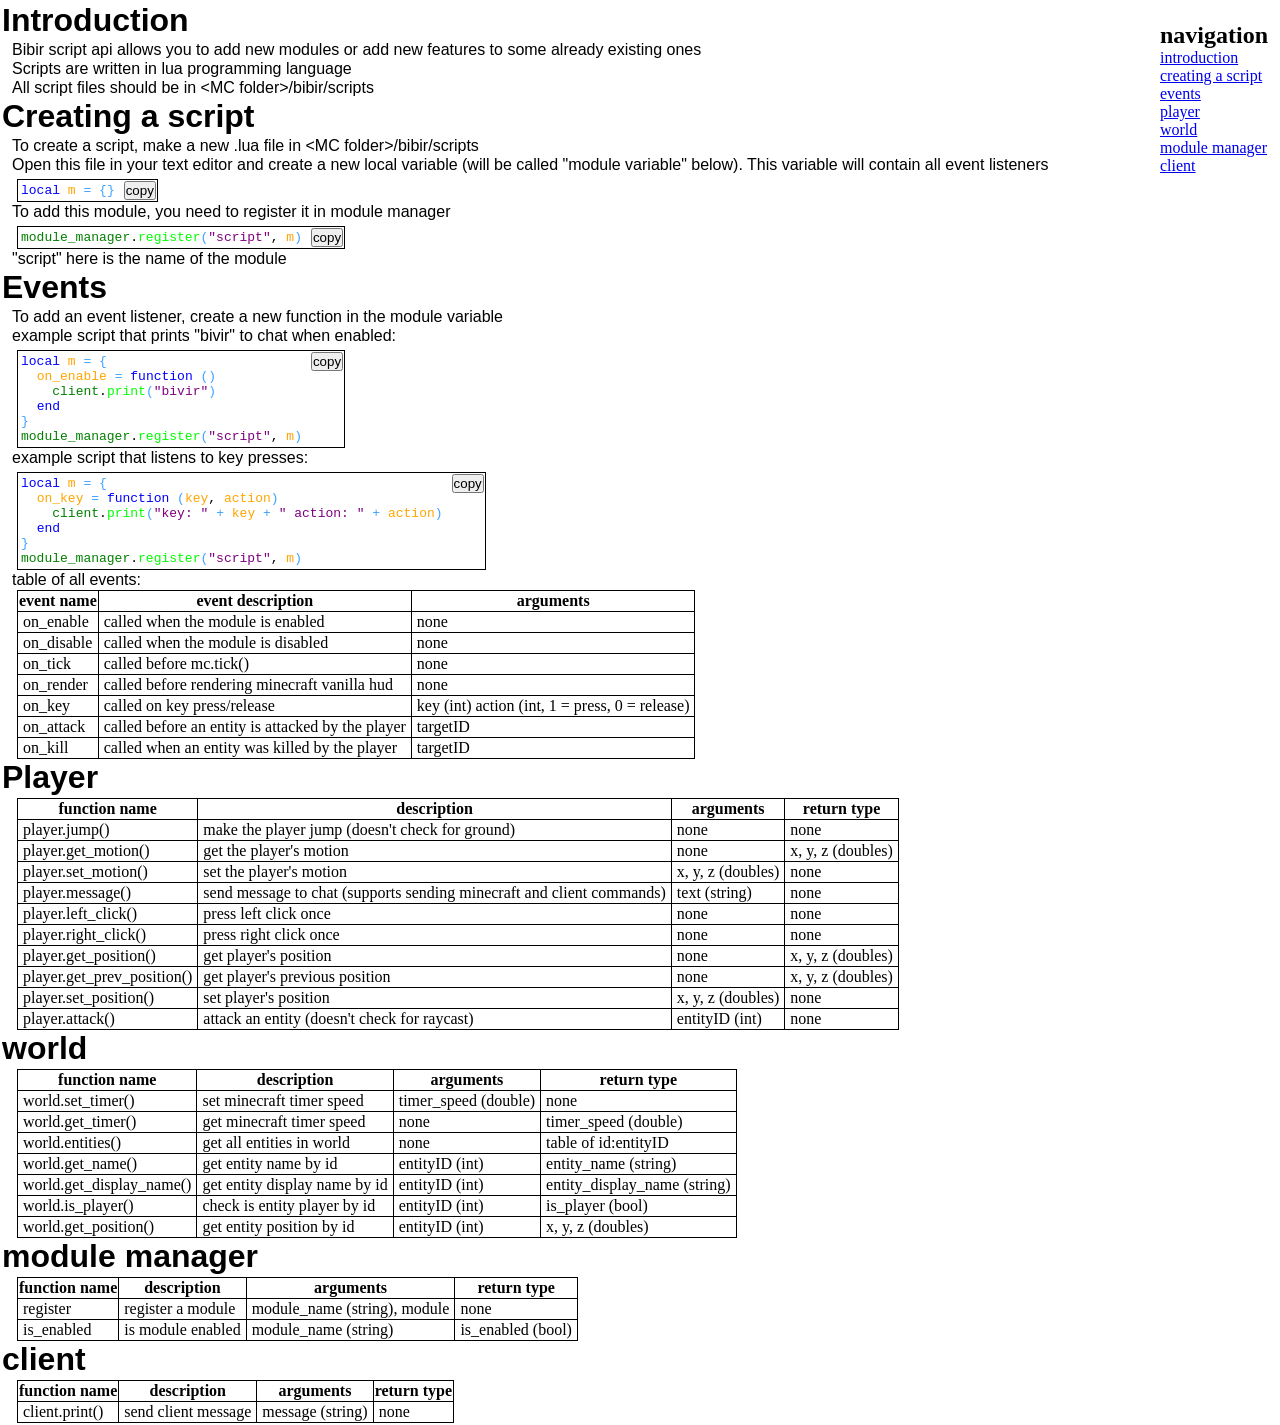
==== scripting_doc/index.html @ b4f3cb6f "new events" ====
<!DOCTYPE html>
<html lang="en">
<head>
    <meta charset="UTF-8">
    <meta name="viewport" content="width=device-width, initial-scale=1.0">
    <title>bibir nextgen script api documentation</title>
    <link rel="stylesheet" href="style.css">
</head>
<body>
    <div class="doc">
        <div id="introduction">
            <h1>Introduction</h1>
            <p>Bibir script api allows you to add new modules or add new features to some already existing ones</p>
            <p>Scripts are written in lua programming language</p>
            <p>All script files should be in &ltMC folder&gt/bibir/scripts</p>
        </div>
        <div id="creating-a-script">
            <h1>Creating a script</h1>
            <p>To create a script, make a new .lua file in &ltMC folder&gt/bibir/scripts</p>
            <p>Open this file in your text editor and create a new local variable (will be called "module variable" below). This variable will contain all event listeners</p>
            <div class="code" id="creating-a-script-example-1"></div>
            <p>To add this module, you need to register it in module manager</p>
            <div class="code" id="creating-a-script-example-2"></div>
            <p>"script" here is the name of the module</p>
        </div>
        <div id="events">
            <h1>Events</h1>
            <p>To add an event listener, create a new function in the module variable</p>
            <p>example script that prints "bivir" to chat when enabled:</p>
            <div class="code" id="events-example-1"></div>
            <p>example script that listens to key presses:</p>
            <div class="code" id="events-example-2"></div>
            <p>table of all events:</p>
            <table>
                <tr>
                    <th>event name</th>
                    <th>event description</th>
                    <th>arguments</th>
                </tr>
                <tr>
                    <td>on_enable</td>
                    <td>called when the module is enabled</td>
                    <td>none</td>
                </tr>
                <tr>
                    <td>on_disable</td>
                    <td>called when the module is disabled</td>
                    <td>none</td>
                </tr>
                <tr>
                    <td>on_tick</td>
                    <td>called before mc.tick()</td>
                    <td>none</td>
                </tr>
                <tr>
                    <td>on_render</td>
                    <td>called before rendering minecraft vanilla hud</td>
                    <td>none</td>
                </tr>
                <tr>
                    <td>on_key</td>
                    <td>called on key press/release</td>
                    <td>key (int) action (int, 1 = press, 0 = release)</td>
                </tr>
                <tr>
                    <td>on_attack</td>
                    <td>called before an entity is attacked by the player</td>
                    <td>targetID</td>
                </tr>
                <tr>
                    <td>on_kill</td>
                    <td>called when an entity was killed by the player</td>
                    <td>targetID</td>
                </tr>
            </table>
        </div>
        <div id="player">
            <h1>Player</h1>
            <table>
                <tr>
                    <th>function name</th>
                    <th>description</th>
                    <th>arguments</th>
                    <th>return type</th>
                </tr>
                <tr>
                    <td>player.jump()</td>
                    <td>make the player jump (doesn't check for ground)</td>
                    <td>none</td>
                    <td>none</td>
                </tr>
                <tr>
                    <td>player.get_motion()</td>
                    <td>get the player's motion</td>
                    <td>none</td>
                    <td>x, y, z (doubles)</td>
                </tr>
                <tr>
                    <td>player.set_motion()</td>
                    <td>set the player's motion</td>
                    <td>x, y, z (doubles)</td>
                    <td>none</td>
                </tr>
                <tr>
                    <td>player.message()</td>
                    <td>send message to chat (supports sending minecraft and client commands)</td>
                    <td>text (string)</td>
                    <td>none</td>
                </tr>
                <tr>
                    <td>player.left_click()</td>
                    <td>press left click once</td>
                    <td>none</td>
                    <td>none</td>
                </tr>
                <tr>
                    <td>player.right_click()</td>
                    <td>press right click once</td>
                    <td>none</td>
                    <td>none</td>
                </tr>
                <tr>
                    <td>player.get_position()</td>
                    <td>get player's position</td>
                    <td>none</td>
                    <td>x, y, z (doubles)</td>
                </tr>
                <tr>
                    <td>player.get_prev_position()</td>
                    <td>get player's previous position</td>
                    <td>none</td>
                    <td>x, y, z (doubles)</td>
                </tr>
                <tr>
                    <td>player.set_position()</td>
                    <td>set player's position</td>
                    <td>x, y, z (doubles)</td>
                    <td>none</td>
                </tr>
                <tr>
                    <td>player.attack()</td>
                    <td>attack an entity (doesn't check for raycast)</td>
                    <td>entityID (int)</td>
                    <td>none</td>
                </tr>
            </table>
        </div>
        <div id="world">
            <h1>world</h1>
            <table>
                <tr>
                    <th>function name</th>
                    <th>description</th>
                    <th>arguments</th>
                    <th>return type</th>
                </tr>
                <tr>
                    <td>world.set_timer()</td>
                    <td>set minecraft timer speed</td>
                    <td>timer_speed (double)</td>
                    <td>none</td>
                </tr>
                <tr>
                    <td>world.get_timer()</td>
                    <td>get minecraft timer speed</td>
                    <td>none</td>
                    <td>timer_speed (double)</td>
                </tr>
                <tr>
                    <td>world.entities()</td>
                    <td>get all entities in world</td>
                    <td>none</td>
                    <td>table of id:entityID</td>
                </tr>
                <tr>
                    <td>world.get_name()</td>
                    <td>get entity name by id</td>
                    <td>entityID (int)</td>
                    <td>entity_name (string)</td>
                </tr>
                <tr>
                    <td>world.get_display_name()</td>
                    <td>get entity display name by id</td>
                    <td>entityID (int)</td>
                    <td>entity_display_name (string)</td>
                </tr>
                <tr>
                    <td>world.is_player()</td>
                    <td>check is entity player by id</td>
                    <td>entityID (int)</td>
                    <td>is_player (bool)</td>
                </tr>
                <tr>
                    <td>world.get_position()</td>
                    <td>get entity position by id</td>
                    <td>entityID (int)</td>
                    <td>x, y, z (doubles)</td>
                </tr>
            </table>
        </div>
        <div id="module-manager">
            <h1>module manager</h1>
            <table>
                <tr>
                    <th>function name</th>
                    <th>description</th>
                    <th>arguments</th>
                    <th>return type</th>
                </tr>
                <tr>
                    <td>register</td>
                    <td>register a module</td>
                    <td>module_name (string), module</td>
                    <td>none</td>
                </tr>
                <tr>
                    <td>is_enabled</td>
                    <td>is module enabled</td>
                    <td>module_name (string)</td>
                    <td>is_enabled (bool)</td>
                </tr>
            </table>
        </div>
        <div id="client">
            <h1>client</h1>
            <table>
                <tr>
                    <th>function name</th>
                    <th>description</th>
                    <th>arguments</th>
                    <th>return type</th>
                </tr>
                <tr>
                    <td>client.print()</td>
                    <td>send client message</td>
                    <td>message (string)</td>
                    <td>none</td>
                </tr>
            </table>
        </div>
    </div>

    <div class="navigation">
        <h2>navigation</h2>
        <div class="dropdown">
            <a  href="#introduction">introduction</a>
            <a href="#creating-a-script">creating a script</a>
            <a href="#events">events</a>
            <a href="#player">player</a>
            <a href="#world">world</a>
            <a href="#module-manager">module manager</a>
            <a href="#client">client</a>
        </div>
    </div>

    <script src="script.js"></script>
</body>
</html>
---- scripting_doc/style.css ----
.code {
    border: 1px solid black;
    width: fit-content;
    height: fit-content;
    display: flex;
    flex-direction: row;
    gap: 5px;
    margin-top: 5px;
    margin-left: 15px;
}

.code-left {
    display: block;
    width: fit-content;
    padding: 3px;
}

.code-right {
    display: block;
    width: fit-content;
    height: fit-content;
}

.code-line {
    display:flex;
    flex-direction: row;
    height: fit-content;
}

.button-copy {
    margin: 1px;
    padding: 0px;
}

code {
    margin: 0px;
    padding: 0px;
}

code.kw {
    color: blue;
}

code.df {
    color: black;
}

code.lt {
    color: purple;
}

code.lb {
    color: green
}

code.fn {
    color: rgb(0, 255, 0);
}

code.vr {
    color: orange;
}

code.op {
    color: rgb(61, 161, 255);
}

body {
    margin: 2px;
    display: flex;
}

h1 {
    margin: 0px;
    margin-bottom: 2px;
    font-family: sans-serif;;
}

p {
    margin: 1px;
    margin-left: 10px;
    font-family: sans-serif;
}

table, th, td {
    border: 1px solid black;
    border-collapse: collapse;
    margin-left: 15px;;
}

td {
    padding-left: 5px;
    padding-right: 5px;
}

.navigation {
    margin-right: 10px;
    margin-left: auto;
    float: right;
}

h2 {
    margin-bottom: 0px;
}

.dropdown {
    display: flex;
    flex-direction: column;
}
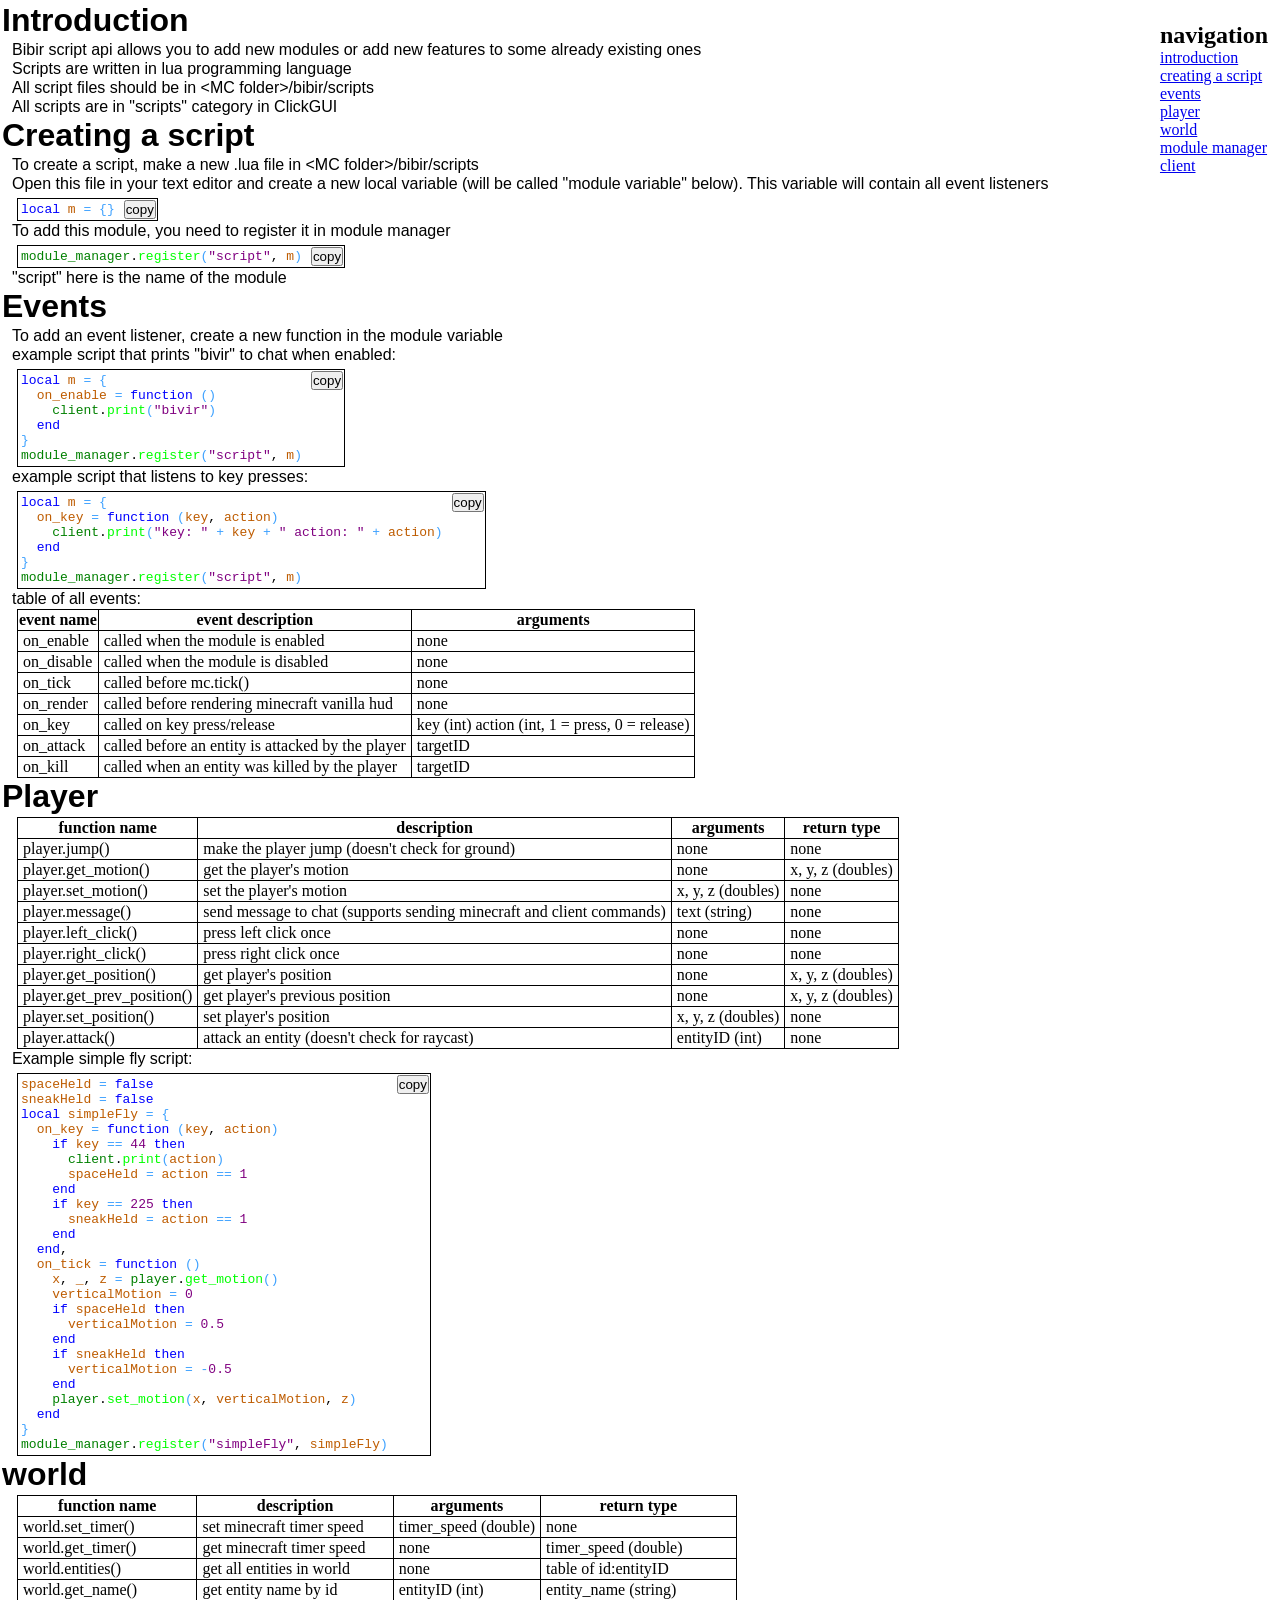
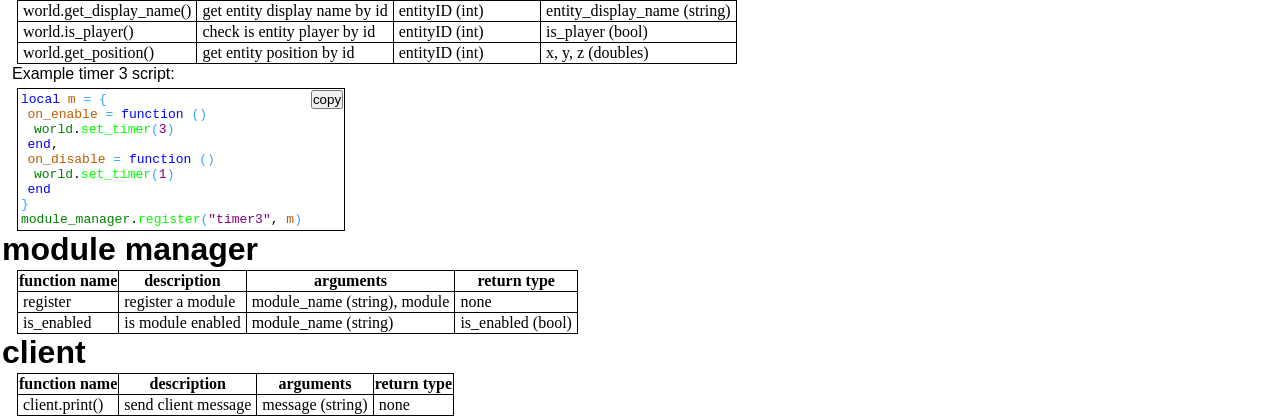
==== commit 0da94e22: "new example + fix" ====
--- a/scripting_doc/index.html
+++ b/scripting_doc/index.html
@@ -13,6 +13,7 @@
             <p>Bibir script api allows you to add new modules or add new features to some already existing ones</p>
             <p>Scripts are written in lua programming language</p>
             <p>All script files should be in &ltMC folder&gt/bibir/scripts</p>
+            <p>All scripts are in "scripts" category in ClickGUI</p>
         </div>
         <div id="creating-a-script">
             <h1>Creating a script</h1>
@@ -144,6 +145,8 @@
                     <td>none</td>
                 </tr>
             </table>
+            <p>Example simple fly script:</p>
+            <div class="code" id="player-example-1"></div>
         </div>
         <div id="world">
             <h1>world</h1>
@@ -197,6 +200,8 @@
                     <td>x, y, z (doubles)</td>
                 </tr>
             </table>
+            <p>Example timer 3 script:</p>
+            <div class="code" id="world-example-1"></div>
         </div>
         <div id="module-manager">
             <h1>module manager</h1>
--- a/scripting_doc/style.css
+++ b/scripting_doc/style.css
@@ -58,7 +58,7 @@
 }
 
 code.vr {
-    color: orange;
+    color: rgb(190, 92, 0);
 }
 
 code.op {
@@ -68,6 +68,7 @@
 body {
     margin: 2px;
     display: flex;
+    scroll-behavior: smooth;
 }
 
 h1 {
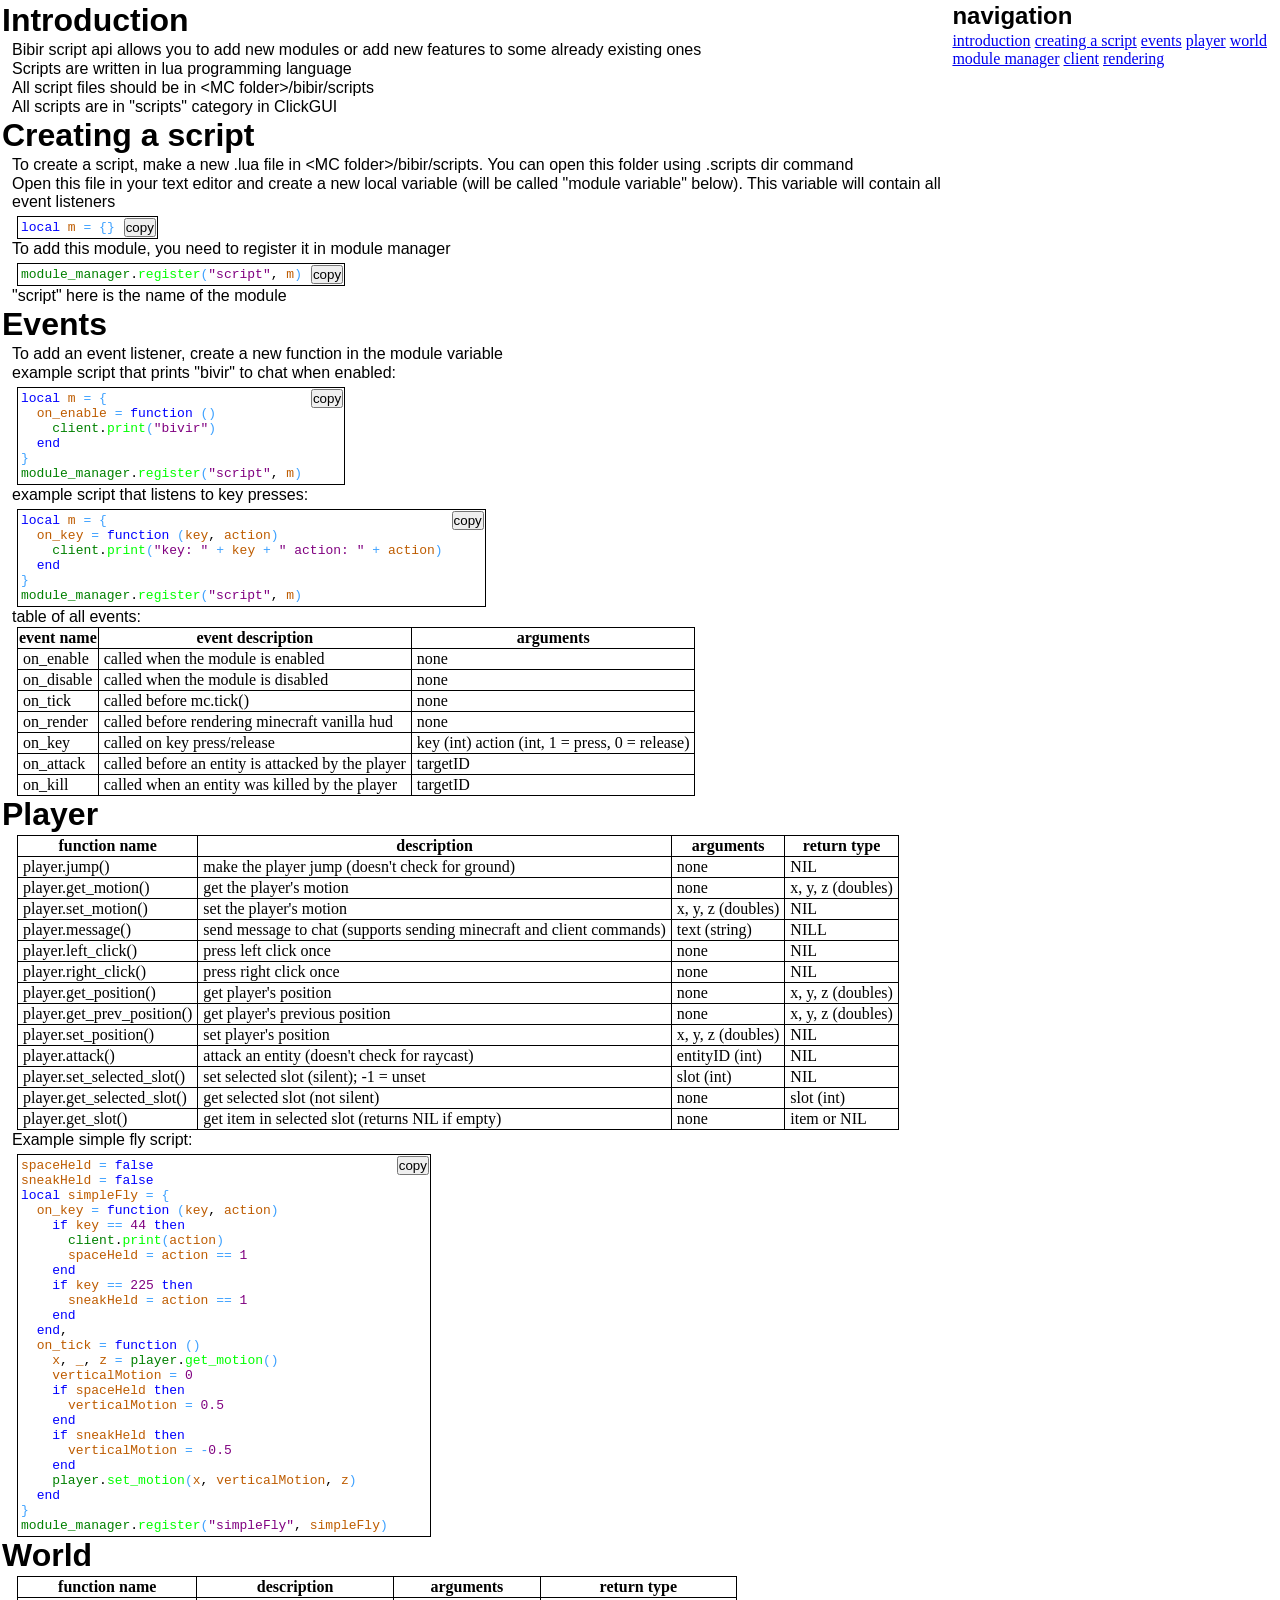
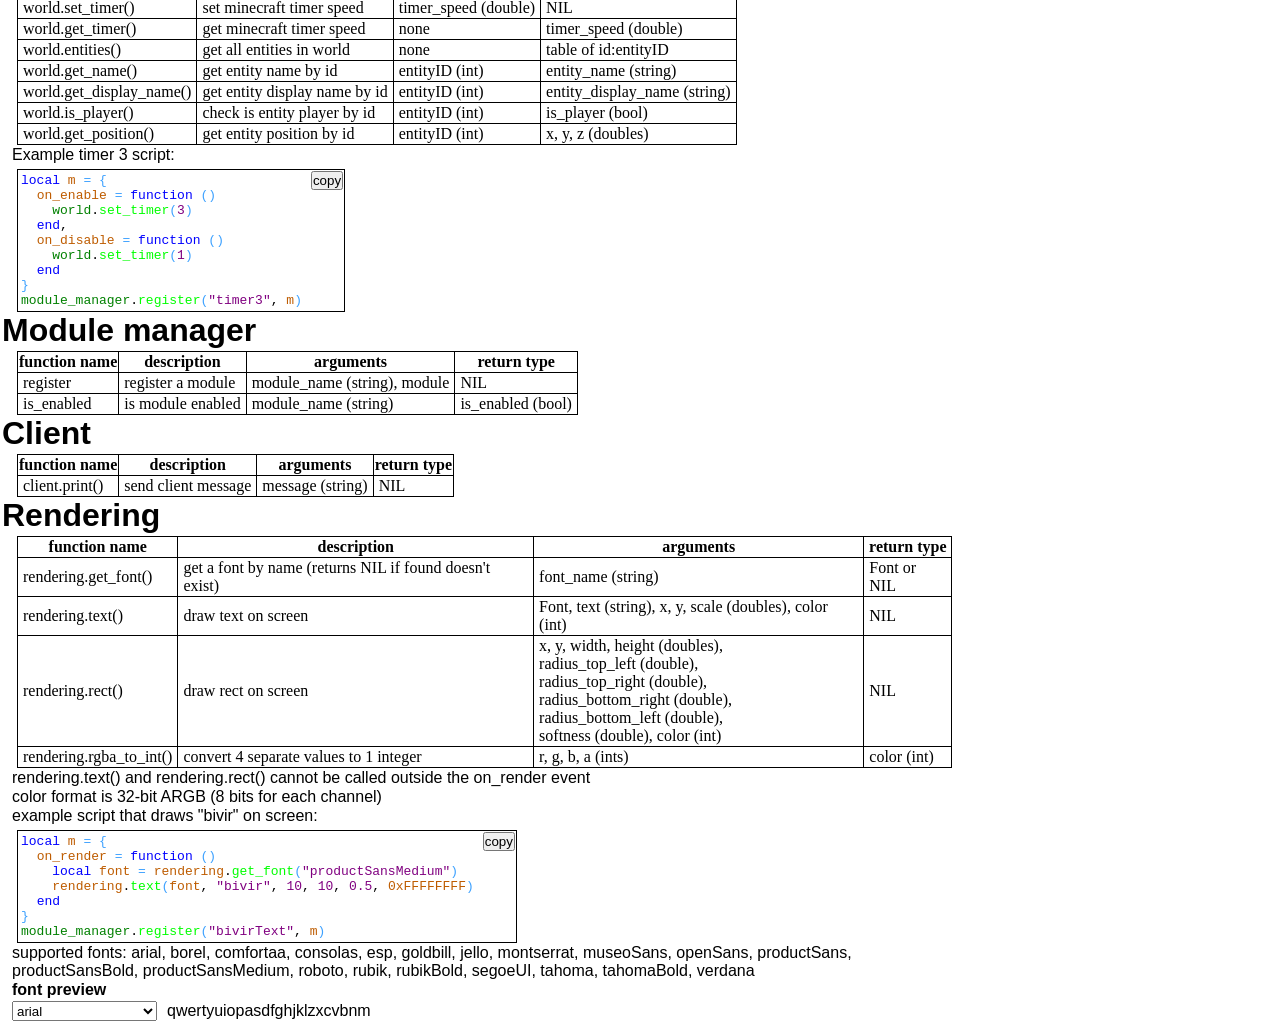
==== commit 8f98c8f8: "update" ====
--- a/scripting_doc/index.html
+++ b/scripting_doc/index.html
@@ -17,7 +17,7 @@
         </div>
         <div id="creating-a-script">
             <h1>Creating a script</h1>
-            <p>To create a script, make a new .lua file in &ltMC folder&gt/bibir/scripts</p>
+            <p>To create a script, make a new .lua file in &ltMC folder&gt/bibir/scripts. You can open this folder using .scripts dir command</p>
             <p>Open this file in your text editor and create a new local variable (will be called "module variable" below). This variable will contain all event listeners</p>
             <div class="code" id="creating-a-script-example-1"></div>
             <p>To add this module, you need to register it in module manager</p>
@@ -88,7 +88,7 @@
                     <td>player.jump()</td>
                     <td>make the player jump (doesn't check for ground)</td>
                     <td>none</td>
-                    <td>none</td>
+                    <td>NIL</td>
                 </tr>
                 <tr>
                     <td>player.get_motion()</td>
@@ -100,25 +100,25 @@
                     <td>player.set_motion()</td>
                     <td>set the player's motion</td>
                     <td>x, y, z (doubles)</td>
-                    <td>none</td>
+                    <td>NIL</td>
                 </tr>
                 <tr>
                     <td>player.message()</td>
                     <td>send message to chat (supports sending minecraft and client commands)</td>
                     <td>text (string)</td>
-                    <td>none</td>
+                    <td>NILL</td>
                 </tr>
                 <tr>
                     <td>player.left_click()</td>
                     <td>press left click once</td>
                     <td>none</td>
-                    <td>none</td>
+                    <td>NIL</td>
                 </tr>
                 <tr>
                     <td>player.right_click()</td>
                     <td>press right click once</td>
                     <td>none</td>
-                    <td>none</td>
+                    <td>NIL</td>
                 </tr>
                 <tr>
                     <td>player.get_position()</td>
@@ -136,20 +136,38 @@
                     <td>player.set_position()</td>
                     <td>set player's position</td>
                     <td>x, y, z (doubles)</td>
-                    <td>none</td>
+                    <td>NIL</td>
                 </tr>
                 <tr>
                     <td>player.attack()</td>
                     <td>attack an entity (doesn't check for raycast)</td>
                     <td>entityID (int)</td>
-                    <td>none</td>
+                    <td>NIL</td>
+                </tr>
+                <tr>
+                    <td>player.set_selected_slot()</td>
+                    <td>set selected slot (silent); -1 = unset</td>
+                    <td>slot (int)</td>
+                    <td>NIL</td>
+                </tr>
+                <tr>
+                    <td>player.get_selected_slot()</td>
+                    <td>get selected slot (not silent)</td>
+                    <td>none</td>
+                    <td>slot (int)</td>
+                </tr>
+                <tr>
+                    <td>player.get_slot()</td>
+                    <td>get item in selected slot (returns NIL if empty)</td>
+                    <td>none</td>
+                    <td>item or NIL</td>
                 </tr>
             </table>
             <p>Example simple fly script:</p>
             <div class="code" id="player-example-1"></div>
         </div>
         <div id="world">
-            <h1>world</h1>
+            <h1>World</h1>
             <table>
                 <tr>
                     <th>function name</th>
@@ -161,7 +179,7 @@
                     <td>world.set_timer()</td>
                     <td>set minecraft timer speed</td>
                     <td>timer_speed (double)</td>
-                    <td>none</td>
+                    <td>NIL</td>
                 </tr>
                 <tr>
                     <td>world.get_timer()</td>
@@ -204,7 +222,7 @@
             <div class="code" id="world-example-1"></div>
         </div>
         <div id="module-manager">
-            <h1>module manager</h1>
+            <h1>Module manager</h1>
             <table>
                 <tr>
                     <th>function name</th>
@@ -216,7 +234,7 @@
                     <td>register</td>
                     <td>register a module</td>
                     <td>module_name (string), module</td>
-                    <td>none</td>
+                    <td>NIL</td>
                 </tr>
                 <tr>
                     <td>is_enabled</td>
@@ -227,7 +245,7 @@
             </table>
         </div>
         <div id="client">
-            <h1>client</h1>
+            <h1>Client</h1>
             <table>
                 <tr>
                     <th>function name</th>
@@ -239,9 +257,75 @@
                     <td>client.print()</td>
                     <td>send client message</td>
                     <td>message (string)</td>
-                    <td>none</td>
-                </tr>
-            </table>
+                    <td>NIL</td>
+                </tr>
+            </table>
+        </div>
+        <div id="rendering">
+            <h1>Rendering</h1>
+            <table>
+                <tr>
+                    <th>function name</th>
+                    <th>description</th>
+                    <th>arguments</th>
+                    <th>return type</th>
+                </tr>
+                <tr>
+                    <td>rendering.get_font()</td>
+                    <td>get a font by name (returns NIL if found doesn't exist)</td>
+                    <td>font_name (string)</td>
+                    <td>Font or NIL</td>
+                </tr>
+                <tr>
+                    <td>rendering.text()</td>
+                    <td>draw text on screen</td>
+                    <td>Font, text (string), x, y, scale (doubles), color (int)</td>
+                    <td>NIL</td>
+                </tr>
+                <tr>
+                    <td>rendering.rect()</td>
+                    <td>draw rect on screen</td>
+                    <td>x, y, width, height (doubles),<br>radius_top_left (double),<br>radius_top_right (double),<br>radius_bottom_right (double),<br>radius_bottom_left (double),<br>softness (double), color (int)</td>
+                    <td>NIL</td>
+                </tr>
+                <tr>
+                    <td>rendering.rgba_to_int()</td>
+                    <td>convert 4 separate values to 1 integer</td>
+                    <td>r, g, b, a (ints)</td>
+                    <td>color (int)</td>
+                </tr>
+            </table>
+            <p>rendering.text() and rendering.rect() cannot be called outside the on_render event</p>
+            <p>color format is 32-bit ARGB (8 bits for each channel)</p>
+            <p>example script that draws "bivir" on screen:</p>
+            <div class="code" id="rendering-example-1"></div>
+            <p>supported fonts: arial, borel, comfortaa, consolas, esp, goldbill, jello, montserrat, museoSans, openSans, productSans, productSansBold, productSansMedium, roboto, rubik, rubikBold, segoeUI, tahoma, tahomaBold, verdana</p>
+            <h4>font preview</h4>
+            <div class="font-preview">
+                <select onchange="document.getElementById('font-preview').style.fontFamily=this.options[this.selectedIndex].text">
+                    <option value="arial">arial</option>
+                    <option value="borel">borel</option>
+                    <option value="comfortaa">comfortaa</option>
+                    <option value="consolas">consolas</option>
+                    <option value="esp">esp</option>
+                    <option value="goldbill">goldbill</option>
+                    <option value="jello">jello</option>
+                    <option value="montserrat">montserrat</option>
+                    <option value="museoSans">museoSans</option>
+                    <option value="openSans">openSans</option>
+                    <option value="productSans">productSans</option>
+                    <option value="productSansBold">productSansBold</option>
+                    <option value="productSansMedium">productSansMedium</option>
+                    <option value="roboto">roboto</option>
+                    <option value="rubik">rubik</option>
+                    <option value="rubikBold">rubikBold</option>
+                    <option value="segoeUI">segoeUI</option>
+                    <option value="tahoma">tahoma</option>
+                    <option value="tahomaBold">tahomaBold</option>
+                    <option value="verdana">verdana</option>
+                </select>
+                <p id="font-preview">qwertyuiopasdfghjklzxcvbnm</p>
+            </div>
         </div>
     </div>
 
@@ -255,6 +339,7 @@
             <a href="#world">world</a>
             <a href="#module-manager">module manager</a>
             <a href="#client">client</a>
+            <a href="#rendering">rendering</a>
         </div>
     </div>
 
--- a/scripting_doc/style.css
+++ b/scripting_doc/style.css
@@ -71,10 +71,14 @@
     scroll-behavior: smooth;
 }
 
-h1 {
+h1, h2, h4 {
     margin: 0px;
     margin-bottom: 2px;
     font-family: sans-serif;;
+}
+
+h4 {
+    margin-left: 10px;
 }
 
 p {
@@ -100,11 +104,7 @@
     float: right;
 }
 
-h2 {
-    margin-bottom: 0px;
-}
-
-.dropdown {
+.font-preview {
+    margin-left: 10px;
     display: flex;
-    flex-direction: column;
 }
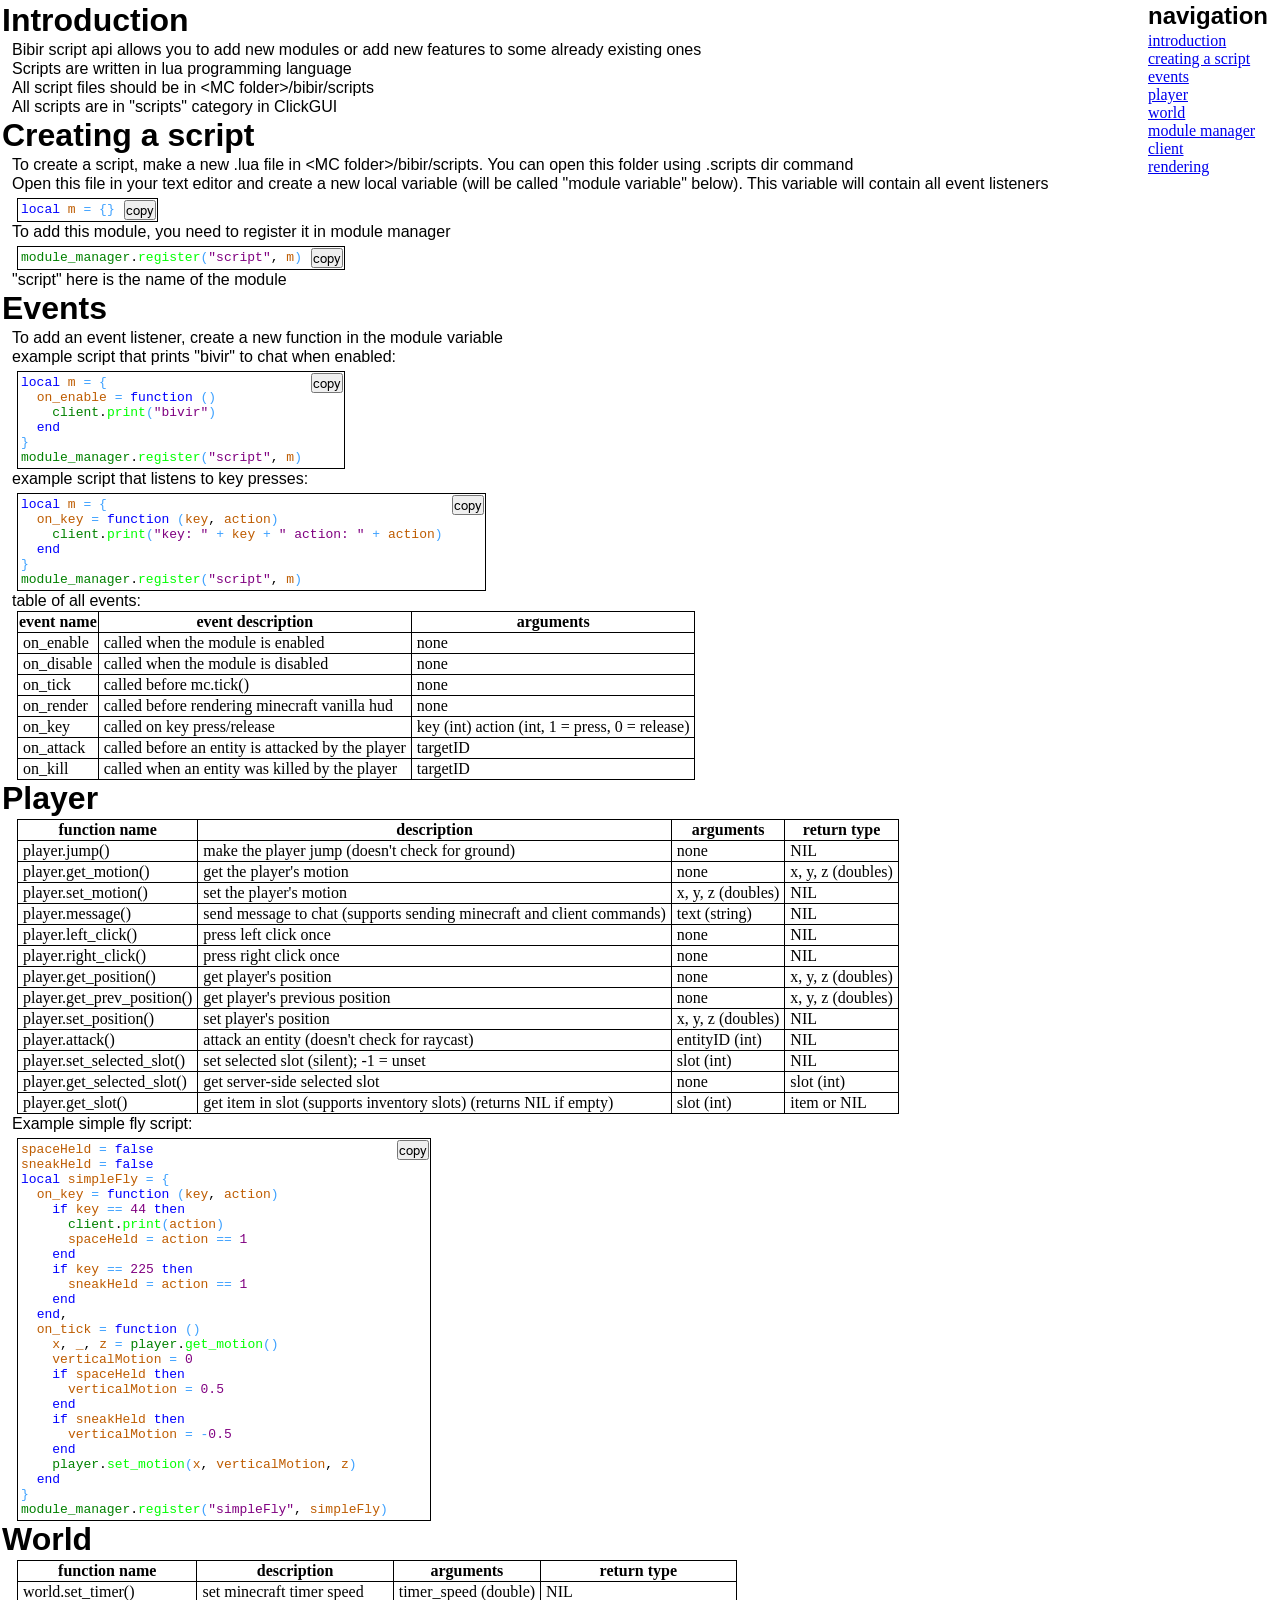
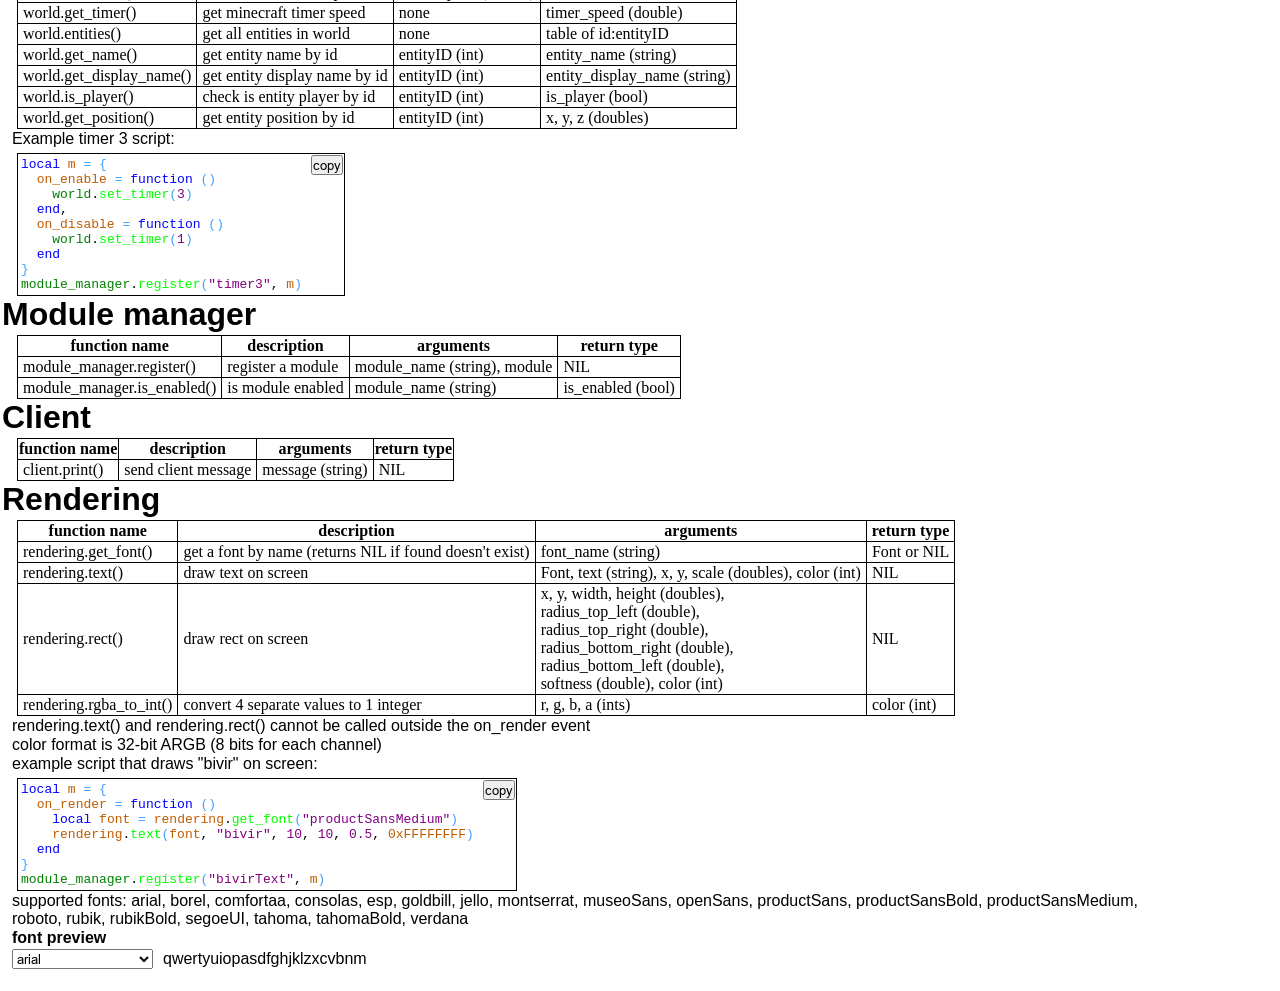
==== commit 54489d64: "fixes + fonts" ====
--- a/scripting_doc/index.html
+++ b/scripting_doc/index.html
@@ -4,6 +4,7 @@
     <meta charset="UTF-8">
     <meta name="viewport" content="width=device-width, initial-scale=1.0">
     <title>bibir nextgen script api documentation</title>
+    <link rel="stylesheet" href="fonts.css">
     <link rel="stylesheet" href="style.css">
 </head>
 <body>
@@ -106,7 +107,7 @@
                     <td>player.message()</td>
                     <td>send message to chat (supports sending minecraft and client commands)</td>
                     <td>text (string)</td>
-                    <td>NILL</td>
+                    <td>NIL</td>
                 </tr>
                 <tr>
                     <td>player.left_click()</td>
@@ -152,14 +153,14 @@
                 </tr>
                 <tr>
                     <td>player.get_selected_slot()</td>
-                    <td>get selected slot (not silent)</td>
+                    <td>get server-side selected slot</td>
                     <td>none</td>
                     <td>slot (int)</td>
                 </tr>
                 <tr>
                     <td>player.get_slot()</td>
-                    <td>get item in selected slot (returns NIL if empty)</td>
-                    <td>none</td>
+                    <td>get item in slot (supports inventory slots) (returns NIL if empty)</td>
+                    <td>slot (int)</td>
                     <td>item or NIL</td>
                 </tr>
             </table>
@@ -231,13 +232,13 @@
                     <th>return type</th>
                 </tr>
                 <tr>
-                    <td>register</td>
+                    <td>module_manager.register()</td>
                     <td>register a module</td>
                     <td>module_name (string), module</td>
                     <td>NIL</td>
                 </tr>
                 <tr>
-                    <td>is_enabled</td>
+                    <td>module_manager.is_enabled()</td>
                     <td>is module enabled</td>
                     <td>module_name (string)</td>
                     <td>is_enabled (bool)</td>
@@ -302,7 +303,7 @@
             <p>supported fonts: arial, borel, comfortaa, consolas, esp, goldbill, jello, montserrat, museoSans, openSans, productSans, productSansBold, productSansMedium, roboto, rubik, rubikBold, segoeUI, tahoma, tahomaBold, verdana</p>
             <h4>font preview</h4>
             <div class="font-preview">
-                <select onchange="document.getElementById('font-preview').style.fontFamily=this.options[this.selectedIndex].text">
+                <select id="font-select">
                     <option value="arial">arial</option>
                     <option value="borel">borel</option>
                     <option value="comfortaa">comfortaa</option>
--- a/scripting_doc/fonts.css
+++ b/scripting_doc/fonts.css
@@ -0,0 +1,20 @@
+@font-face { font-family: arial; src: url("fonts/arial.ttf"); }
+@font-face { font-family: borel; src: url("fonts/borel.ttf"); }
+@font-face { font-family: comfortaa; src: url("fonts/comfortaa.ttf"); }
+@font-face { font-family: consolas; src: url("fonts/consolas.ttf"); }
+@font-face { font-family: esp; src: url("fonts/esp.ttf"); }
+@font-face { font-family: goldbill; src: url("fonts/goldbill-xsextrabold.ttf"); }
+@font-face { font-family: jello; src: url("fonts/jello.ttf"); }
+@font-face { font-family: montserrat; src: url("fonts/montserrat.ttf"); }
+@font-face { font-family: museoSans; src: url("fonts/museosans.ttf"); }
+@font-face { font-family: openSans; src: url("fonts/opensans.ttf"); }
+@font-face { font-family: productSans; src: url("fonts/productsans.ttf"); }
+@font-face { font-family: productSansBold; src: url("fonts/productsans-bold.ttf"); }
+@font-face { font-family: productSansMedium; src: url("fonts/productsans-medium.ttf"); }
+@font-face { font-family: roboto; src: url("fonts/roboto.ttf"); }
+@font-face { font-family: rubik; src: url("fonts/rubik.ttf"); }
+@font-face { font-family: rubikBold; src: url("fonts/rubik-bold.ttf"); }
+@font-face { font-family: segoeUI; src: url("fonts/segoeui.ttf"); }
+@font-face { font-family: tahoma; src: url("fonts/tahoma.ttf"); }
+@font-face { font-family: tahomaBold; src: url("fonts/tahoma-bold.ttf"); }
+@font-face { font-family: verdana; src: url("fonts/verdana.ttf"); }
--- a/scripting_doc/style.css
+++ b/scripting_doc/style.css
@@ -107,4 +107,13 @@
 .font-preview {
     margin-left: 10px;
     display: flex;
+}
+
+.dropdown {
+    display: flex;
+    flex-direction: column;
+}
+
+.doc {
+    margin-bottom: 20px;
 }
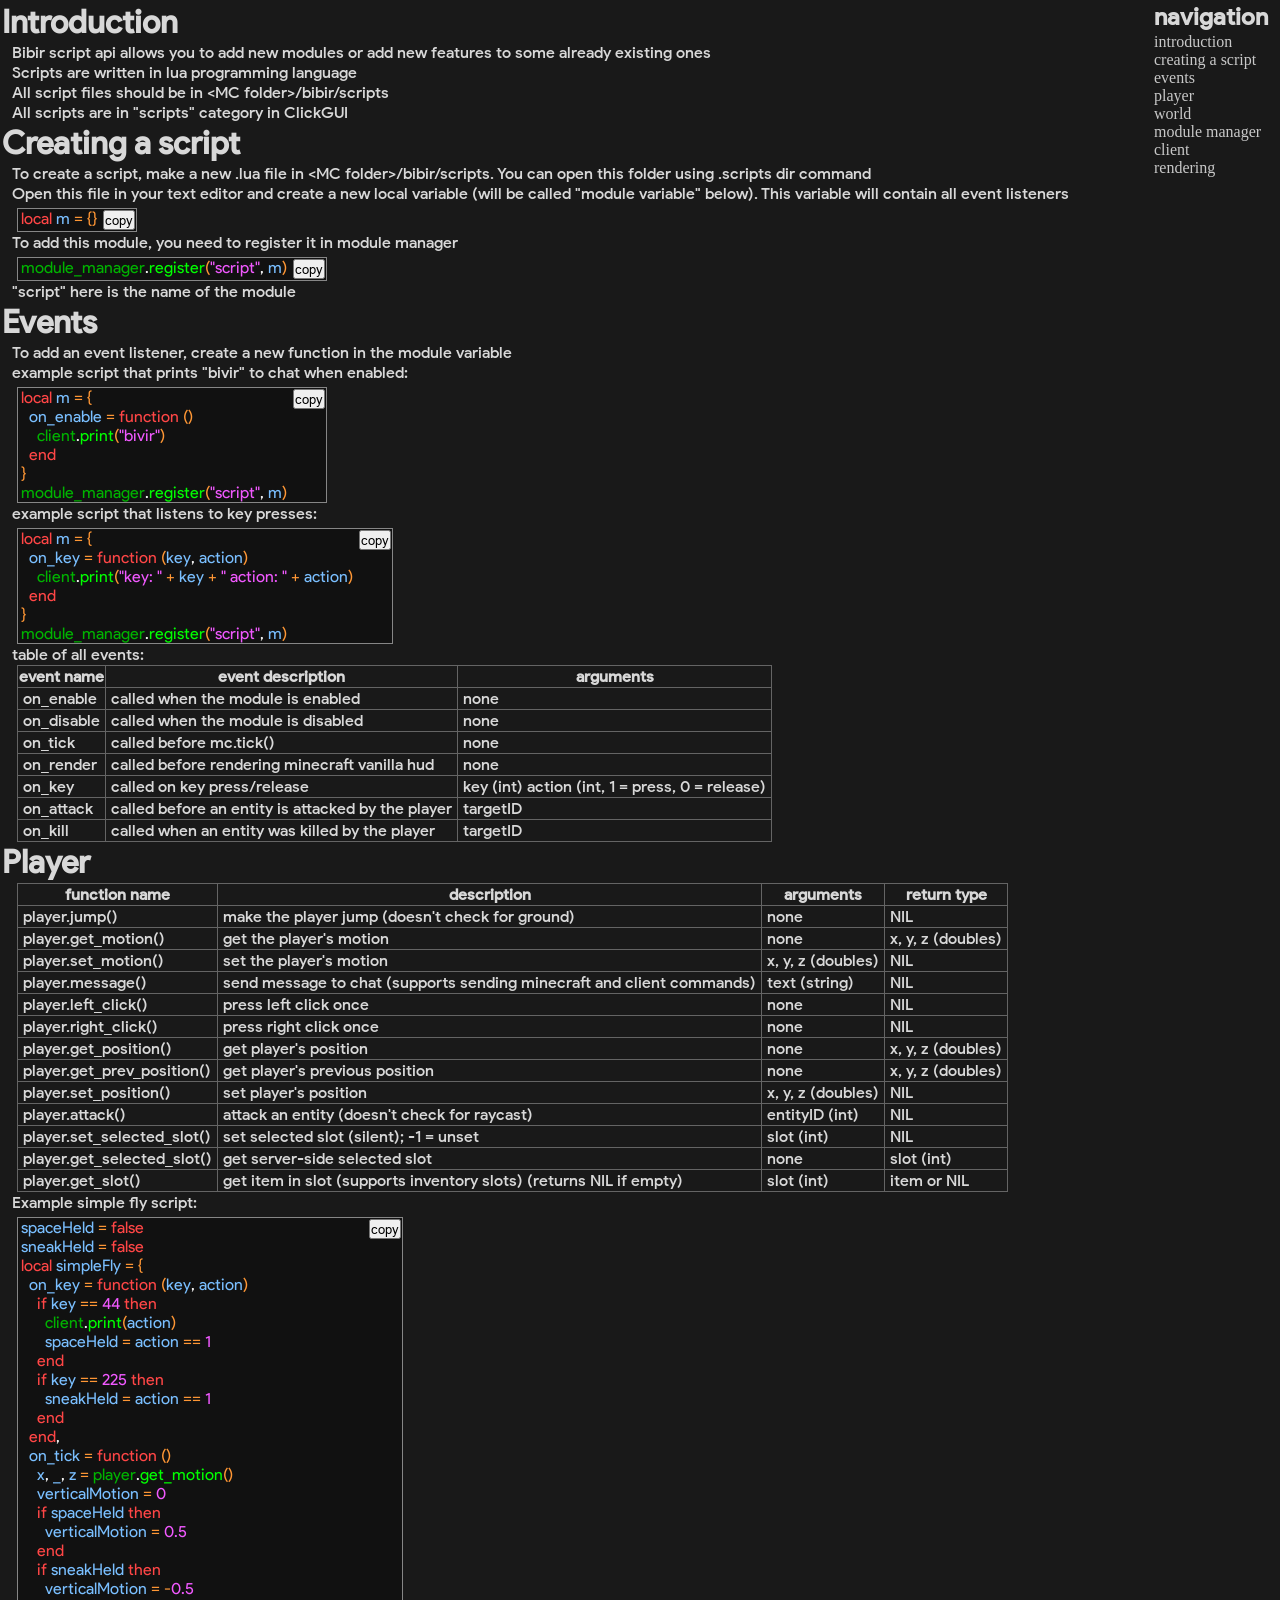
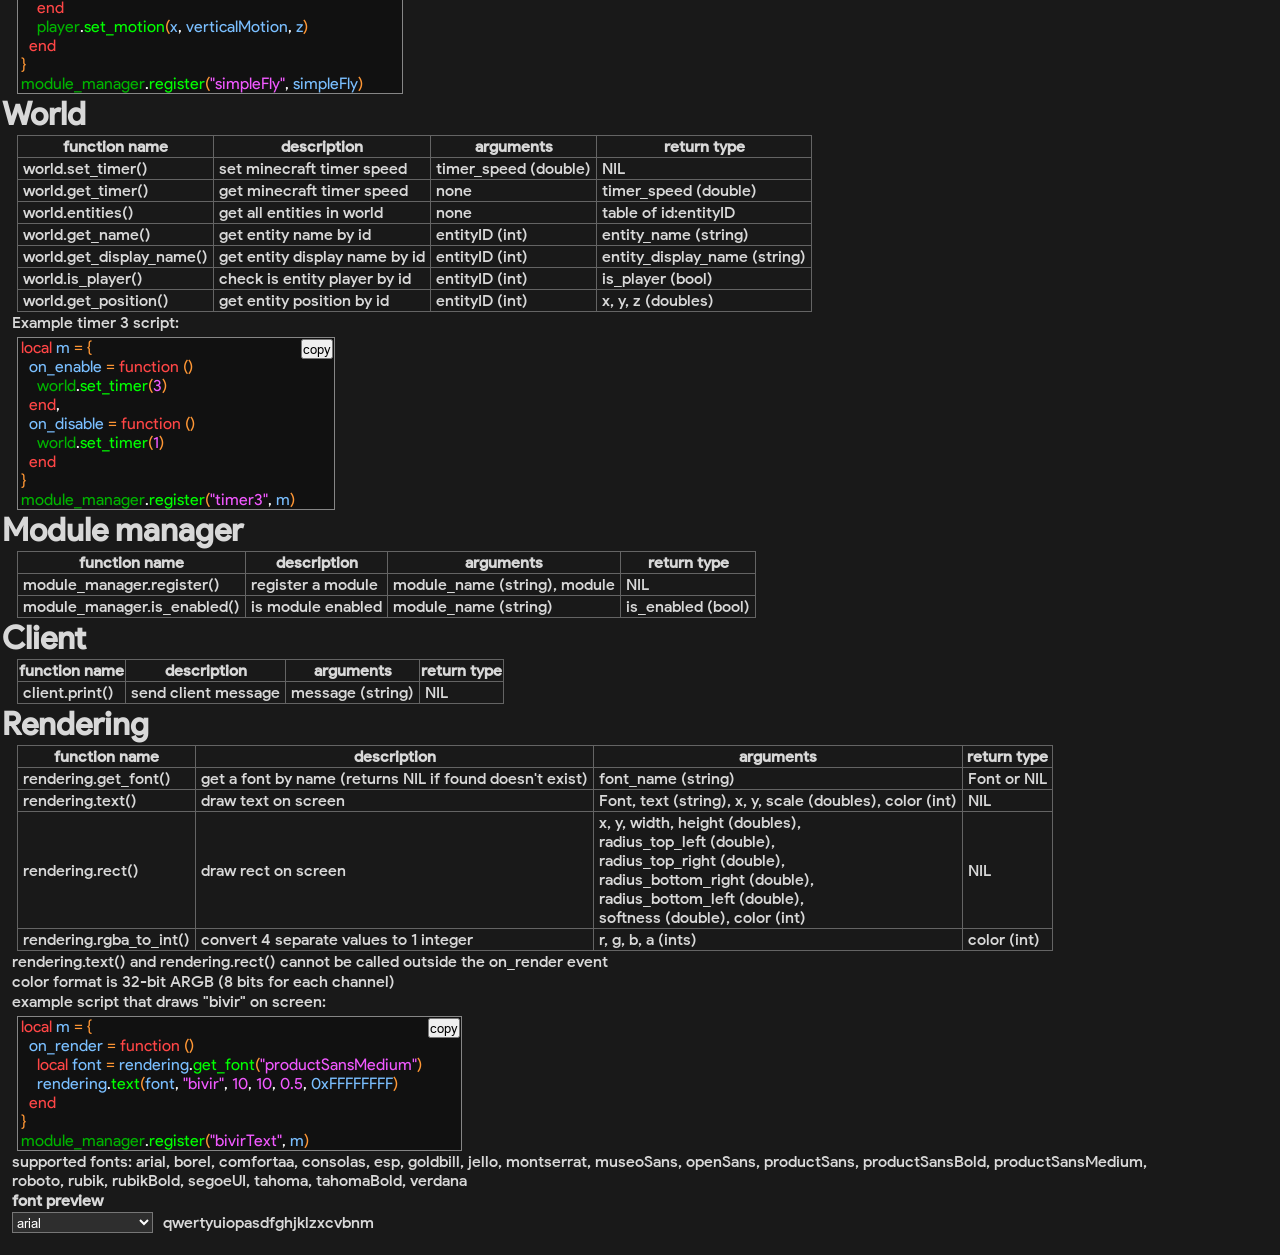
==== commit 260a22f1: "dark theme" ====
--- a/scripting_doc/index.html
+++ b/scripting_doc/index.html
@@ -333,7 +333,7 @@
     <div class="navigation">
         <h2>navigation</h2>
         <div class="dropdown">
-            <a  href="#introduction">introduction</a>
+            <a href="#introduction">introduction</a>
             <a href="#creating-a-script">creating a script</a>
             <a href="#events">events</a>
             <a href="#player">player</a>
--- a/scripting_doc/style.css
+++ b/scripting_doc/style.css
@@ -1,5 +1,5 @@
 .code {
-    border: 1px solid black;
+    border: 1px solid rgb(134, 134, 134);
     width: fit-content;
     height: fit-content;
     display: flex;
@@ -7,12 +7,13 @@
     gap: 5px;
     margin-top: 5px;
     margin-left: 15px;
+    background-color: rgb(17, 17, 17);
 }
 
 .code-left {
     display: block;
     width: fit-content;
-    padding: 3px;
+    padding-left: 3px;
 }
 
 .code-right {
@@ -22,7 +23,7 @@
 }
 
 .code-line {
-    display:flex;
+    display: flex;
     flex-direction: row;
     height: fit-content;
 }
@@ -35,22 +36,23 @@
 code {
     margin: 0px;
     padding: 0px;
+    font-family: productSans;
 }
 
 code.kw {
-    color: blue;
+    color: rgb(255, 70, 70);
 }
 
 code.df {
-    color: black;
+    color: rgb(255, 255, 255);
 }
 
 code.lt {
-    color: purple;
+    color: rgb(241, 89, 255);
 }
 
 code.lb {
-    color: green
+    color: rgb(0, 179, 0);
 }
 
 code.fn {
@@ -58,23 +60,25 @@
 }
 
 code.vr {
-    color: rgb(190, 92, 0);
+    color: rgb(122, 191, 255);
 }
 
 code.op {
-    color: rgb(61, 161, 255);
+    color: rgb(255, 151, 53);
 }
 
 body {
     margin: 2px;
     display: flex;
     scroll-behavior: smooth;
+    background-color: rgb(25, 25, 25);
 }
 
 h1, h2, h4 {
     margin: 0px;
     margin-bottom: 2px;
-    font-family: sans-serif;;
+    font-family: productSansMedium;
+    color: rgb(216, 216, 216);
 }
 
 h4 {
@@ -84,18 +88,25 @@
 p {
     margin: 1px;
     margin-left: 10px;
-    font-family: sans-serif;
+    font-family: productSansMedium;
+    color: rgb(216, 216, 216);
 }
 
 table, th, td {
-    border: 1px solid black;
+    border: 1px solid rgb(100, 100, 100);
     border-collapse: collapse;
-    margin-left: 15px;;
+    margin-left: 15px;
 }
 
 td {
     padding-left: 5px;
     padding-right: 5px;
+}
+
+th, td {
+    color: rgb(216, 216, 216);
+    font-family: productSansMedium;
+    font-size: 16;
 }
 
 .navigation {
@@ -114,6 +125,21 @@
     flex-direction: column;
 }
 
+.dropdown a {
+    color: rgb(200, 200, 200);
+    text-decoration-style: none;
+    text-decoration-line: none;
+}
+
 .doc {
     margin-bottom: 20px;
+}
+
+#font-select {
+    background-color: rgb(46, 46, 46);
+    color: white;
+}
+
+#font-select:focus {
+    outline: none;
 }
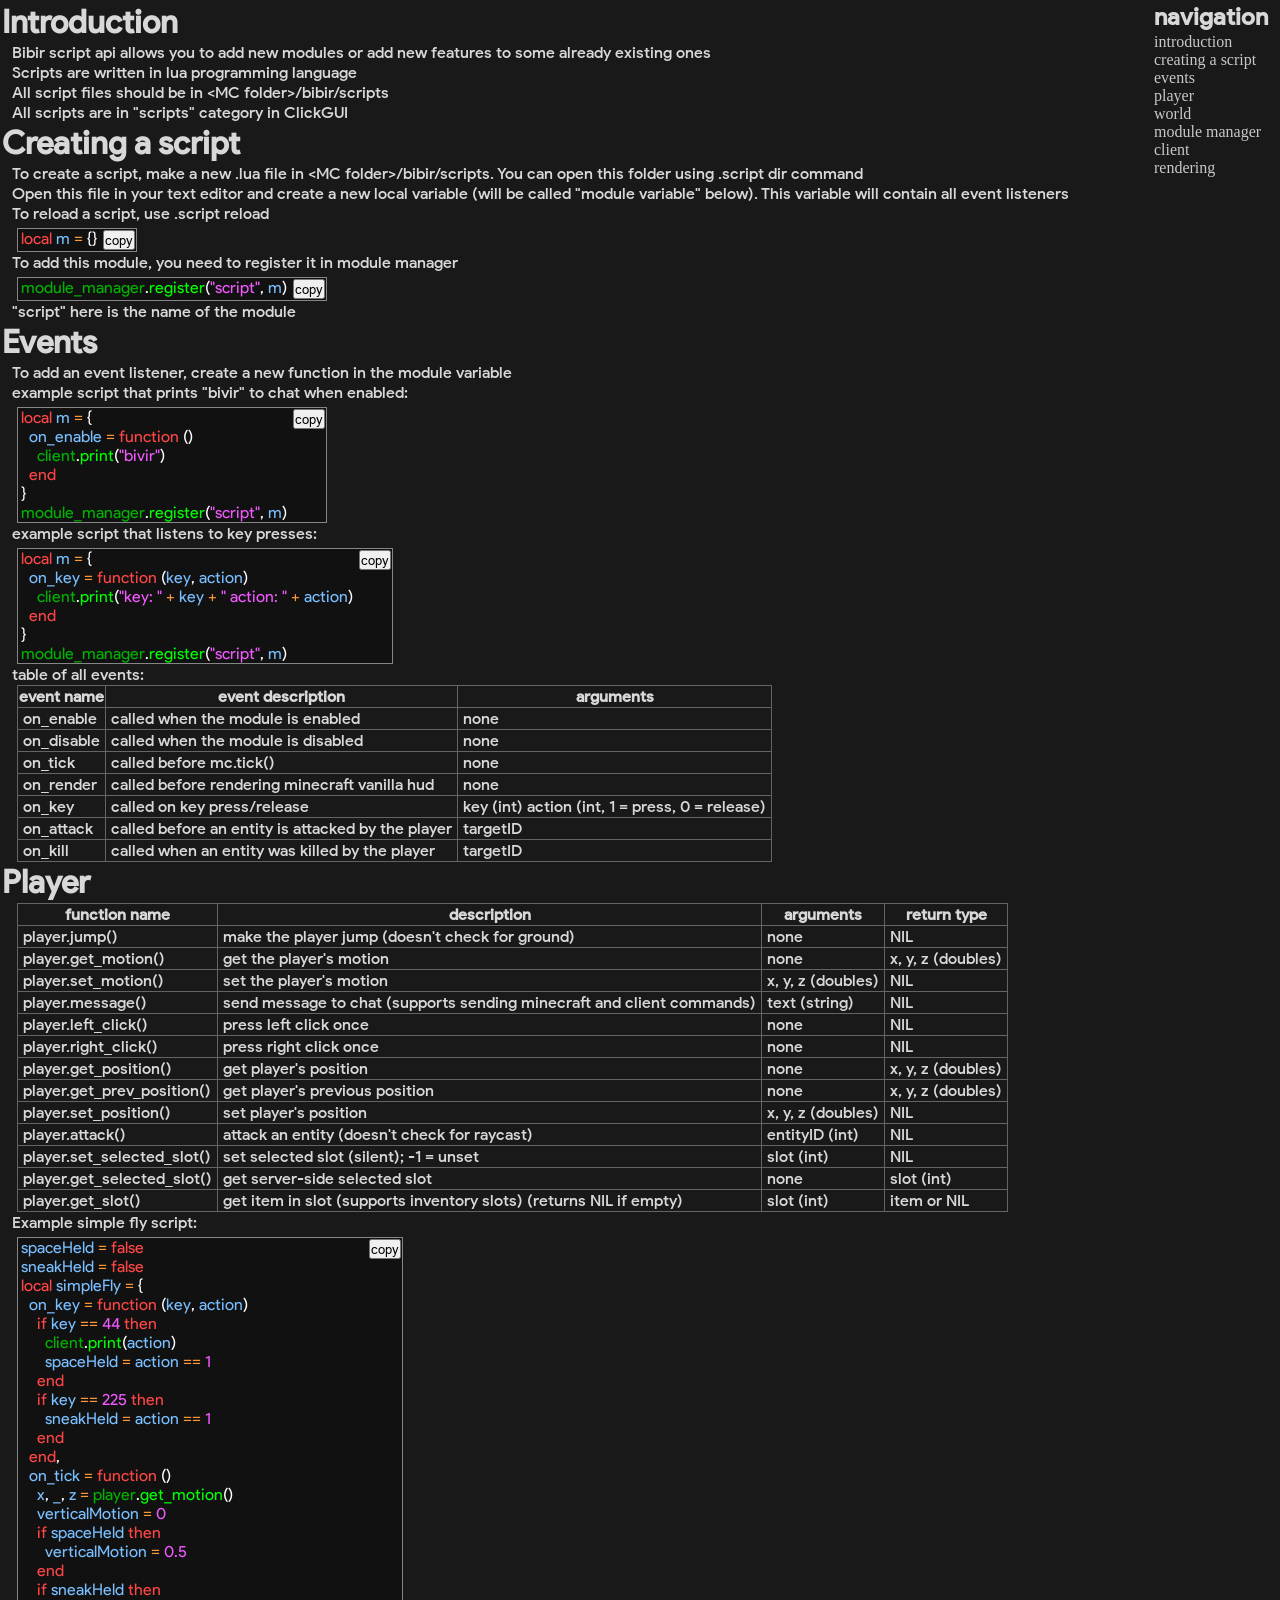
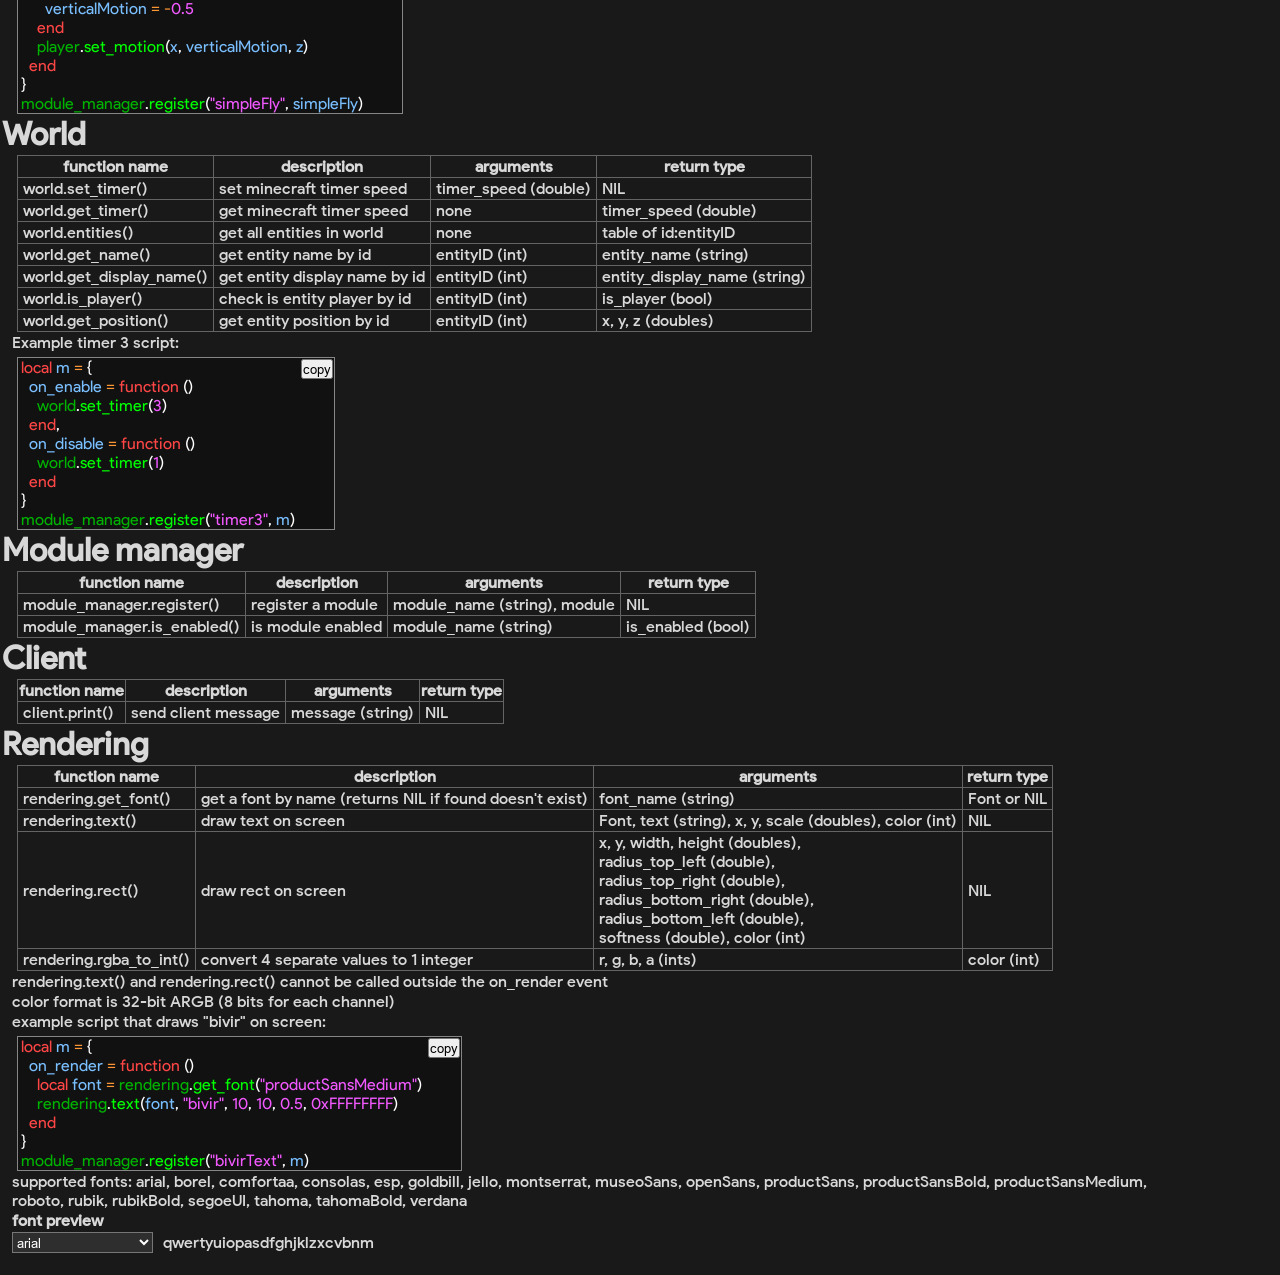
==== commit 3bed1b3d: "update" ====
--- a/scripting_doc/index.html
+++ b/scripting_doc/index.html
@@ -18,8 +18,9 @@
         </div>
         <div id="creating-a-script">
             <h1>Creating a script</h1>
-            <p>To create a script, make a new .lua file in &ltMC folder&gt/bibir/scripts. You can open this folder using .scripts dir command</p>
+            <p>To create a script, make a new .lua file in &ltMC folder&gt/bibir/scripts. You can open this folder using .script dir command</p>
             <p>Open this file in your text editor and create a new local variable (will be called "module variable" below). This variable will contain all event listeners</p>
+            <p>To reload a script, use .script reload</p>
             <div class="code" id="creating-a-script-example-1"></div>
             <p>To add this module, you need to register it in module manager</p>
             <div class="code" id="creating-a-script-example-2"></div>
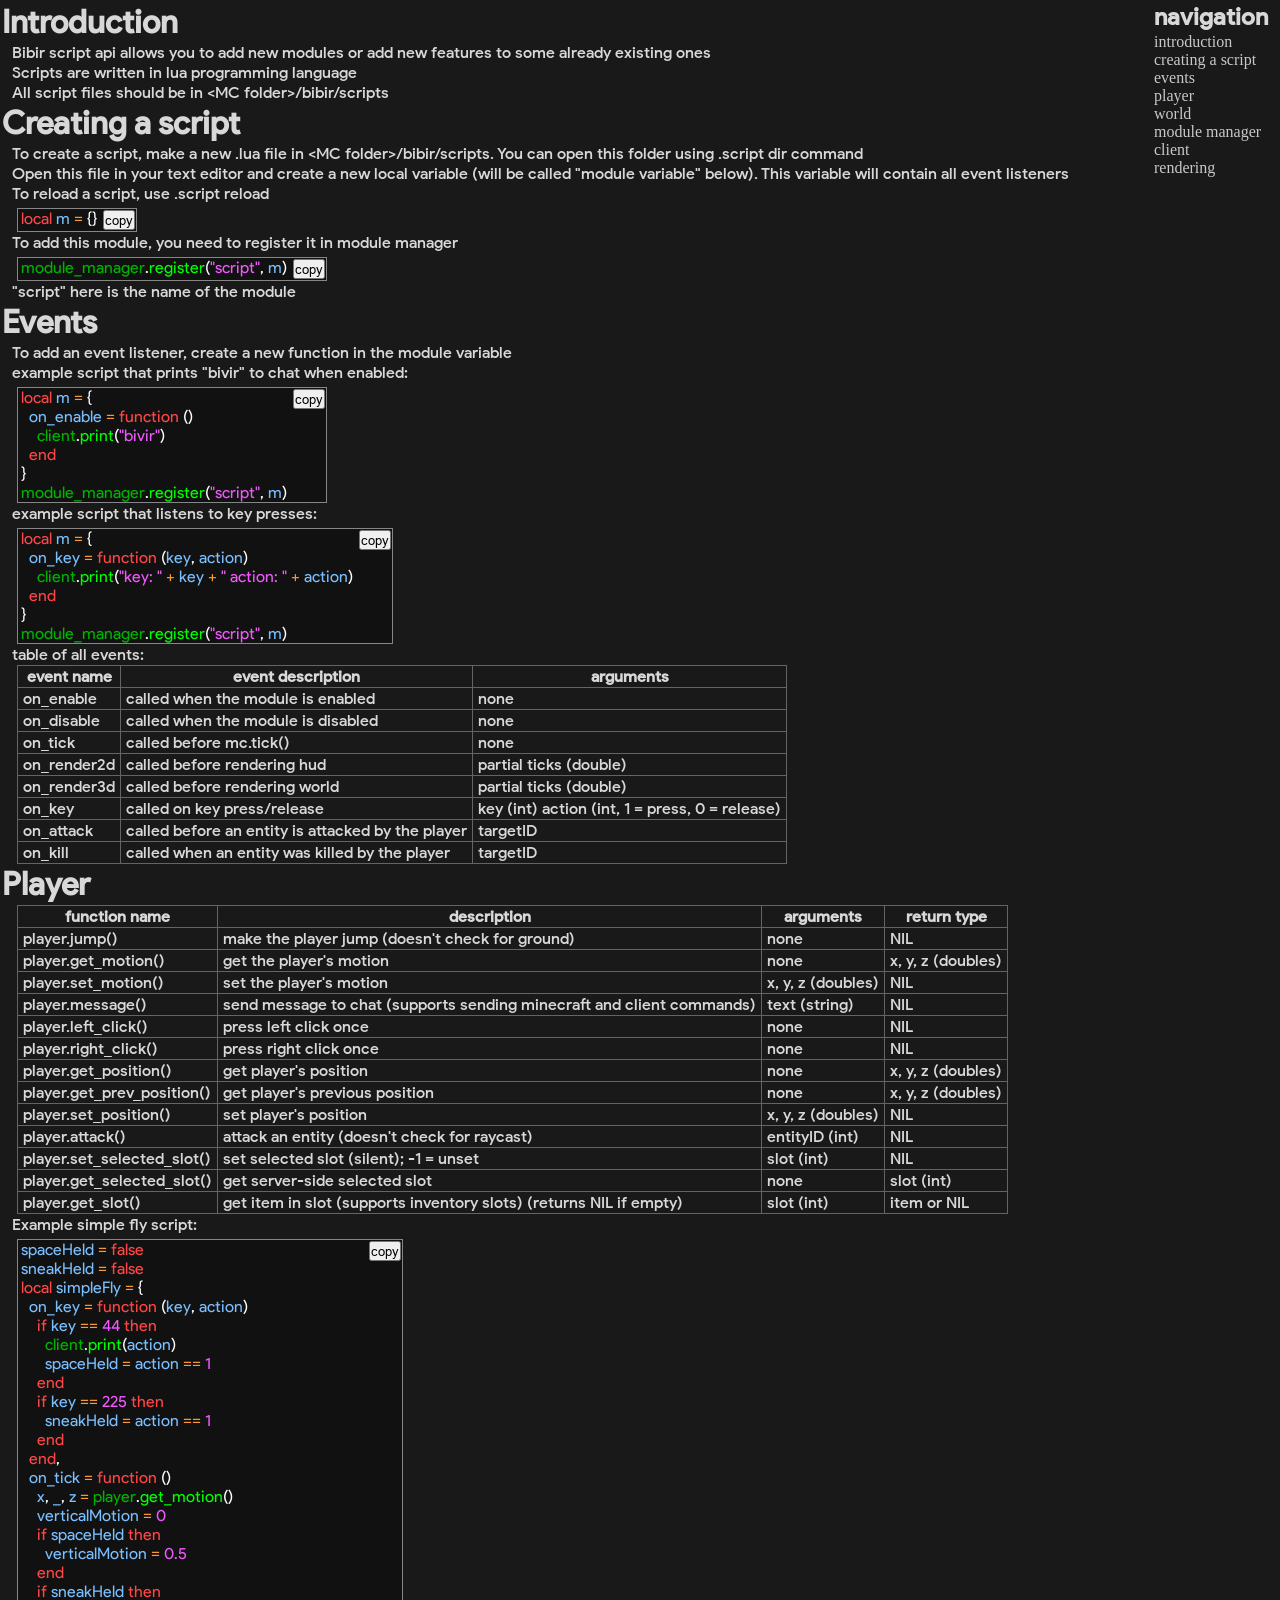
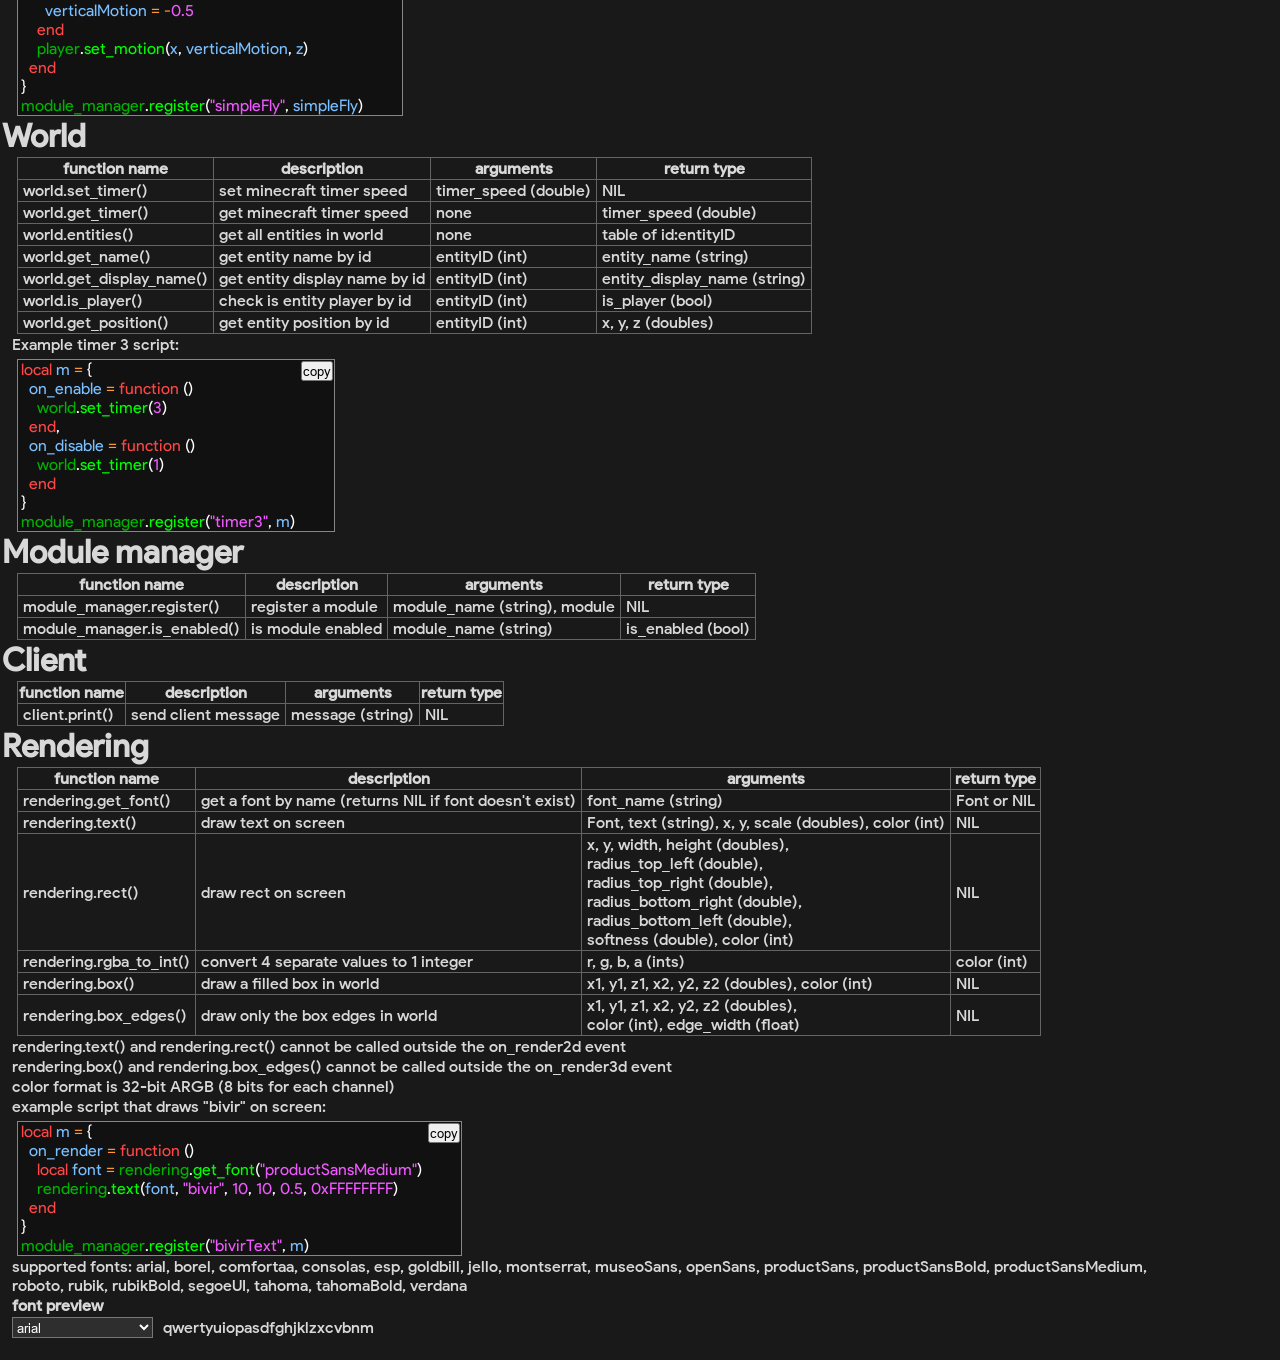
==== commit 27a809d6: "update" ====
--- a/scripting_doc/index.html
+++ b/scripting_doc/index.html
@@ -14,7 +14,6 @@
             <p>Bibir script api allows you to add new modules or add new features to some already existing ones</p>
             <p>Scripts are written in lua programming language</p>
             <p>All script files should be in &ltMC folder&gt/bibir/scripts</p>
-            <p>All scripts are in "scripts" category in ClickGUI</p>
         </div>
         <div id="creating-a-script">
             <h1>Creating a script</h1>
@@ -56,9 +55,14 @@
                     <td>none</td>
                 </tr>
                 <tr>
-                    <td>on_render</td>
-                    <td>called before rendering minecraft vanilla hud</td>
-                    <td>none</td>
+                    <td>on_render2d</td>
+                    <td>called before rendering hud</td>
+                    <td>partial ticks (double)</td>
+                </tr>
+                <tr>
+                    <td>on_render3d</td>
+                    <td>called before rendering world</td>
+                    <td>partial ticks (double)</td>
                 </tr>
                 <tr>
                     <td>on_key</td>
@@ -274,7 +278,7 @@
                 </tr>
                 <tr>
                     <td>rendering.get_font()</td>
-                    <td>get a font by name (returns NIL if found doesn't exist)</td>
+                    <td>get a font by name (returns NIL if font doesn't exist)</td>
                     <td>font_name (string)</td>
                     <td>Font or NIL</td>
                 </tr>
@@ -296,8 +300,21 @@
                     <td>r, g, b, a (ints)</td>
                     <td>color (int)</td>
                 </tr>
-            </table>
-            <p>rendering.text() and rendering.rect() cannot be called outside the on_render event</p>
+                <tr>
+                    <td>rendering.box()</td>
+                    <td>draw a filled box in world</td>
+                    <td>x1, y1, z1, x2, y2, z2 (doubles), color (int)</td>
+                    <td>NIL</td>
+                </tr>
+                <tr>
+                    <td>rendering.box_edges()</td>
+                    <td>draw only the box edges in world</td>
+                    <td>x1, y1, z1, x2, y2, z2 (doubles),<br>color (int), edge_width (float)</td>
+                    <td>NIL</td>
+                </tr>
+            </table>
+            <p>rendering.text() and rendering.rect() cannot be called outside the on_render2d event</p>
+            <p>rendering.box() and rendering.box_edges() cannot be called outside the on_render3d event</p>
             <p>color format is 32-bit ARGB (8 bits for each channel)</p>
             <p>example script that draws "bivir" on screen:</p>
             <div class="code" id="rendering-example-1"></div>
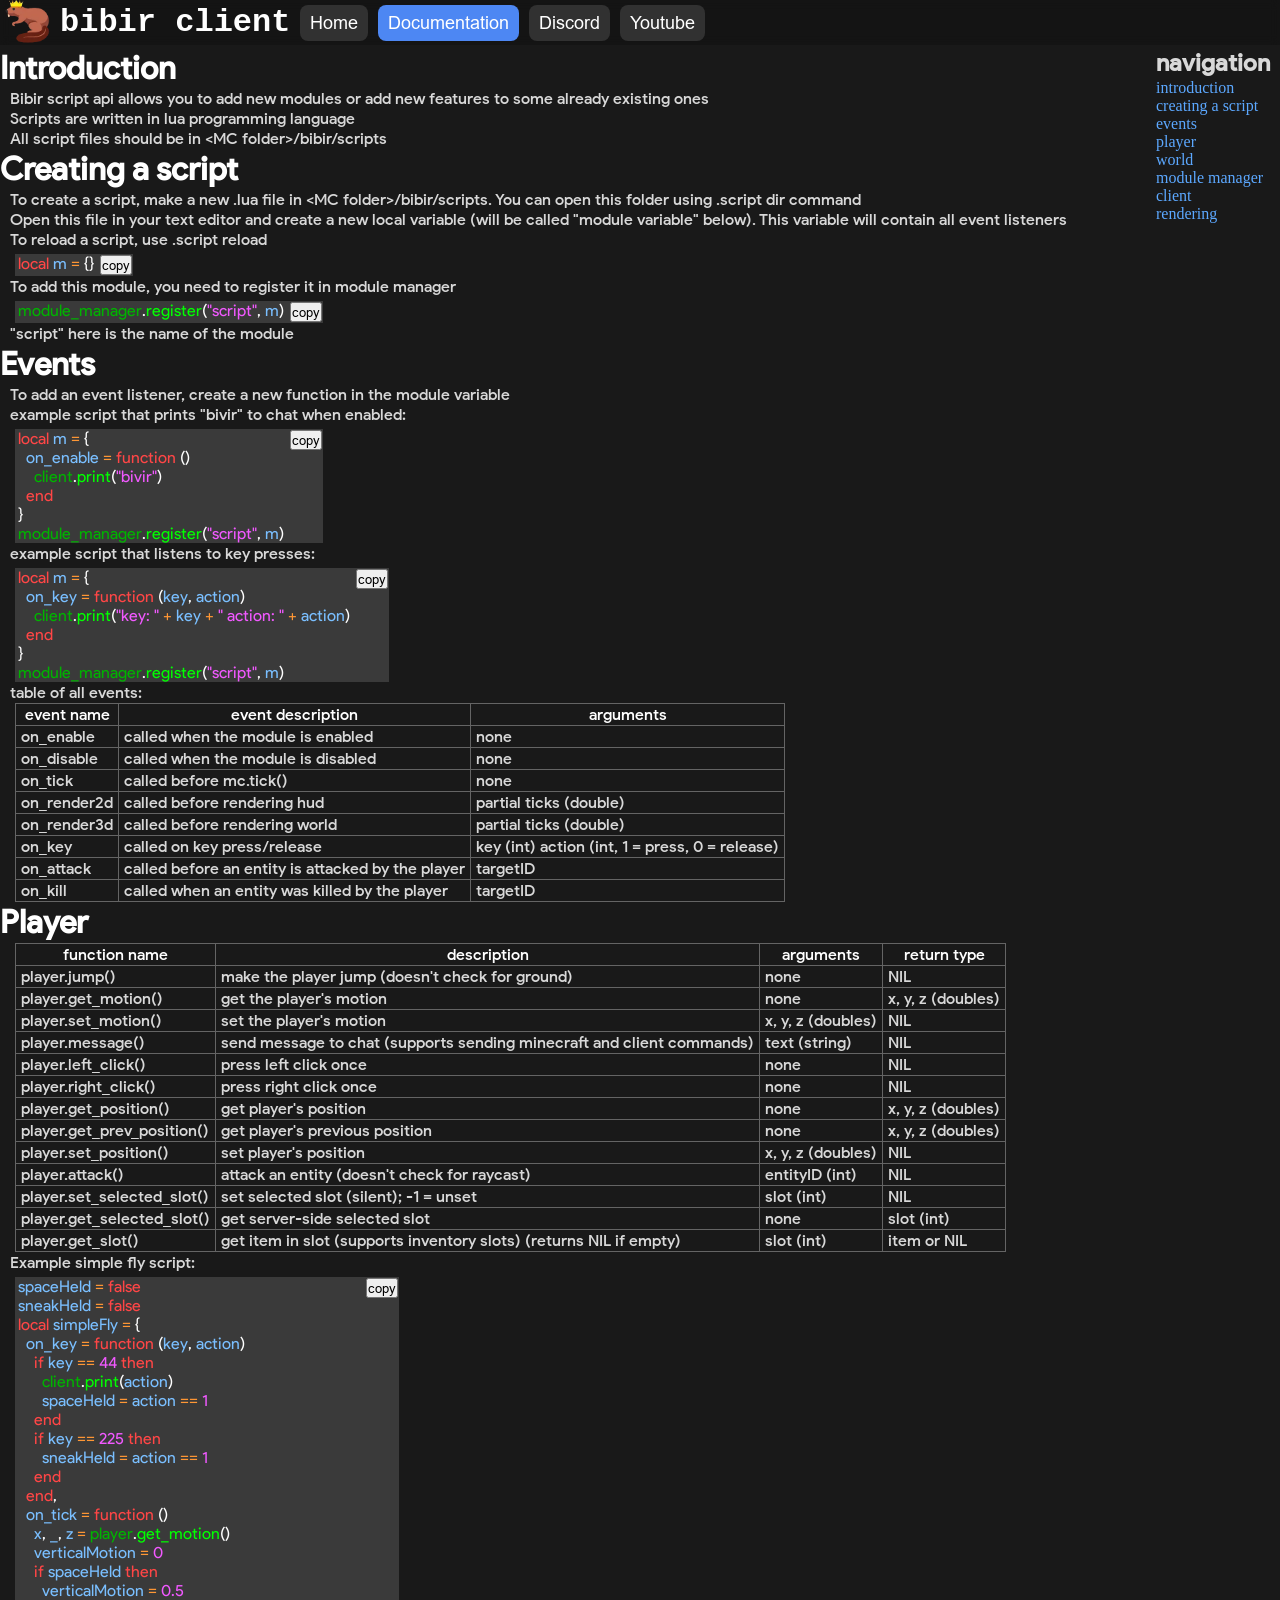
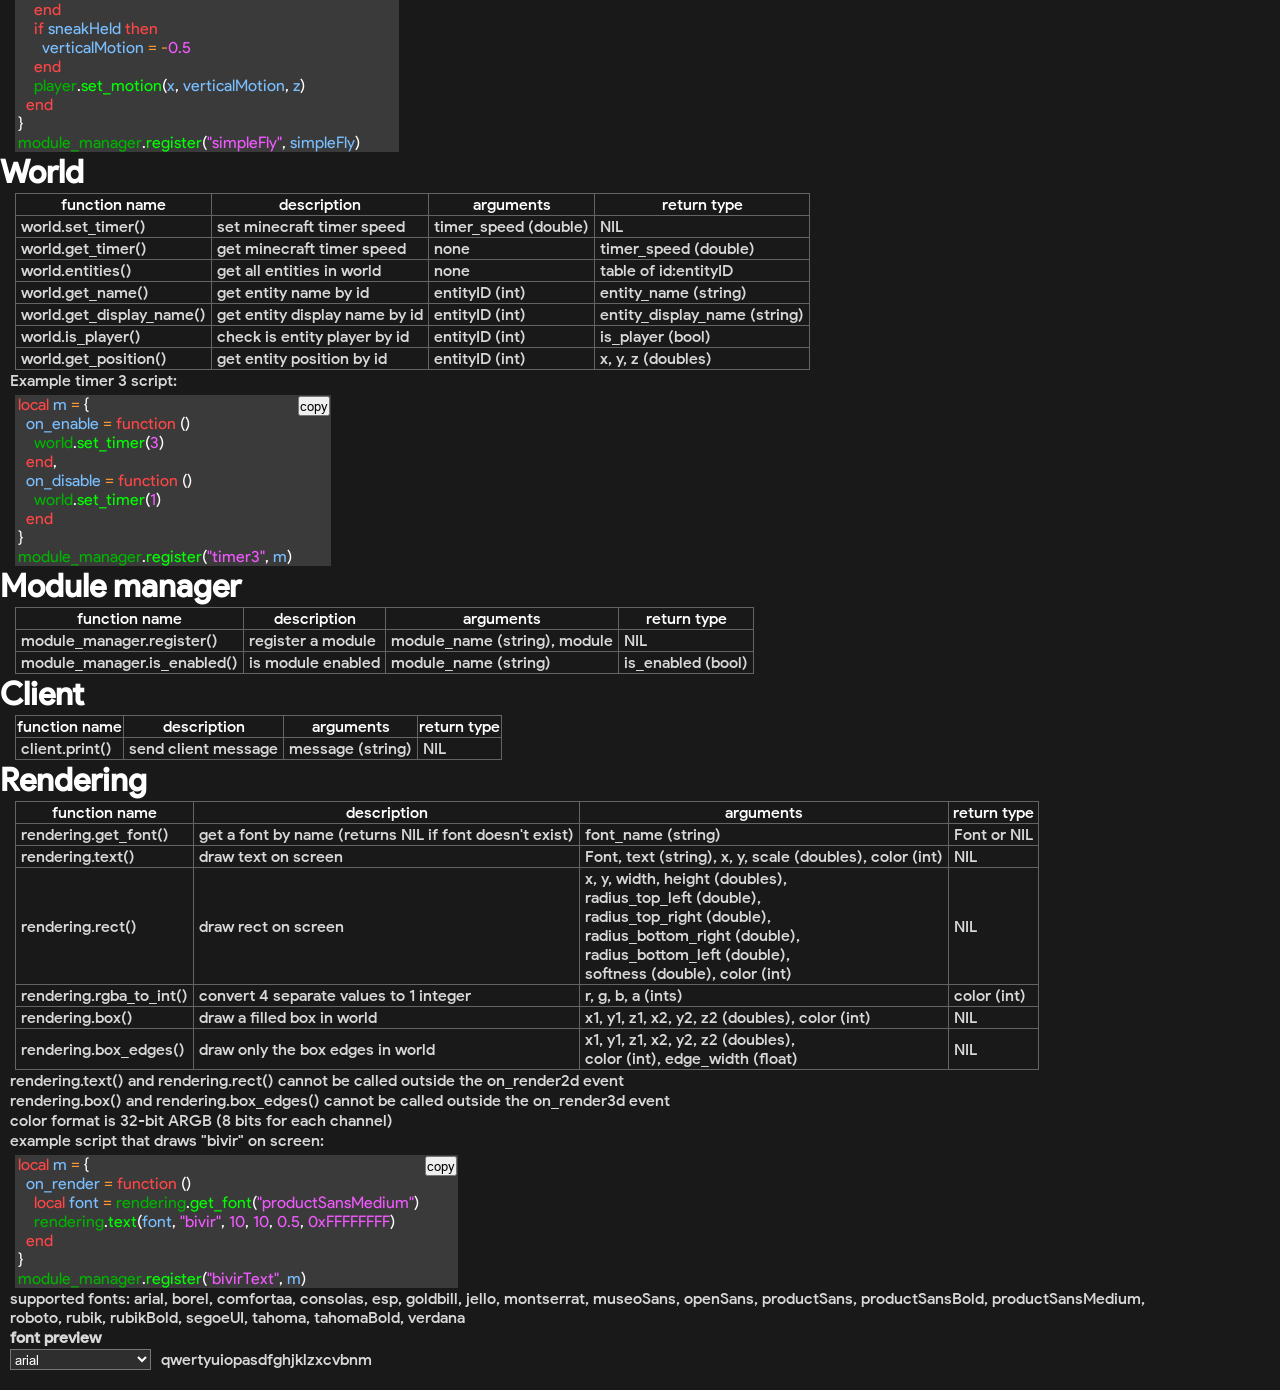
==== commit 7d4f259c: "full main page recode" ====
--- a/scripting_doc/index.html
+++ b/scripting_doc/index.html
@@ -8,6 +8,17 @@
     <link rel="stylesheet" href="style.css">
 </head>
 <body>
+    <div class="header">
+        <div class="header-inner">
+            <img src="/assets/kingivir.webp">
+            <h1>bibir client</h1>
+            <button class="button-other" onclick="window.location.href='/'">Home</button>
+            <!-- <button class="button-other">Buy</button> -->
+            <button class="button-selected">Documentation</button>
+            <button class="button-other" onclick="window.location.href='https://discord.gg/nknexbgUuq'">Discord</button>
+            <button class="button-other" onclick="window.location.href='https://www.youtube.com/@NoobMinecraftPlayer'">Youtube</button>
+        </div>
+    </div>
     <div class="doc">
         <div id="introduction">
             <h1>Introduction</h1>
--- a/scripting_doc/fonts.css
+++ b/scripting_doc/fonts.css
@@ -1,20 +1,20 @@
-@font-face { font-family: arial; src: url("fonts/arial.ttf"); }
-@font-face { font-family: borel; src: url("fonts/borel.ttf"); }
-@font-face { font-family: comfortaa; src: url("fonts/comfortaa.ttf"); }
-@font-face { font-family: consolas; src: url("fonts/consolas.ttf"); }
-@font-face { font-family: esp; src: url("fonts/esp.ttf"); }
-@font-face { font-family: goldbill; src: url("fonts/goldbill-xsextrabold.ttf"); }
-@font-face { font-family: jello; src: url("fonts/jello.ttf"); }
-@font-face { font-family: montserrat; src: url("fonts/montserrat.ttf"); }
-@font-face { font-family: museoSans; src: url("fonts/museosans.ttf"); }
-@font-face { font-family: openSans; src: url("fonts/opensans.ttf"); }
-@font-face { font-family: productSans; src: url("fonts/productsans.ttf"); }
-@font-face { font-family: productSansBold; src: url("fonts/productsans-bold.ttf"); }
-@font-face { font-family: productSansMedium; src: url("fonts/productsans-medium.ttf"); }
-@font-face { font-family: roboto; src: url("fonts/roboto.ttf"); }
-@font-face { font-family: rubik; src: url("fonts/rubik.ttf"); }
-@font-face { font-family: rubikBold; src: url("fonts/rubik-bold.ttf"); }
-@font-face { font-family: segoeUI; src: url("fonts/segoeui.ttf"); }
-@font-face { font-family: tahoma; src: url("fonts/tahoma.ttf"); }
-@font-face { font-family: tahomaBold; src: url("fonts/tahoma-bold.ttf"); }
-@font-face { font-family: verdana; src: url("fonts/verdana.ttf"); }+@font-face { font-family: arial; src: url("/assets/fonts/arial.ttf"); }
+@font-face { font-family: borel; src: url("/assets/fonts/borel.ttf"); }
+@font-face { font-family: comfortaa; src: url("/assets/fonts/comfortaa.ttf"); }
+@font-face { font-family: consolas; src: url("/assets/fonts/consolas.ttf"); }
+@font-face { font-family: esp; src: url("/assets/fonts/esp.ttf"); }
+@font-face { font-family: goldbill; src: url("/assets/fonts/goldbill-xsextrabold.ttf"); }
+@font-face { font-family: jello; src: url("/assets/fonts/jello.ttf"); }
+@font-face { font-family: montserrat; src: url("/assets/fonts/montserrat.ttf"); }
+@font-face { font-family: museoSans; src: url("/assets/fonts/museosans.ttf"); }
+@font-face { font-family: openSans; src: url("/assets/fonts/opensans.ttf"); }
+@font-face { font-family: productSans; src: url("/assets/fonts/productsans.ttf"); }
+@font-face { font-family: productSansBold; src: url("/assets/fonts/productsans-bold.ttf"); }
+@font-face { font-family: productSansMedium; src: url("/assets/fonts/productsans-medium.ttf"); }
+@font-face { font-family: roboto; src: url("/assets/fonts/roboto.ttf"); }
+@font-face { font-family: rubik; src: url("/assets/fonts/rubik.ttf"); }
+@font-face { font-family: rubikBold; src: url("/assets/fonts/rubik-bold.ttf"); }
+@font-face { font-family: segoeUI; src: url("/assets/fonts/segoeui.ttf"); }
+@font-face { font-family: tahoma; src: url("/assets/fonts/tahoma.ttf"); }
+@font-face { font-family: tahomaBold; src: url("/assets/fonts/tahoma-bold.ttf"); }
+@font-face { font-family: verdana; src: url("/assets/fonts/verdana.ttf"); }
--- a/scripting_doc/style.css
+++ b/scripting_doc/style.css
@@ -1,5 +1,62 @@
+.header {
+    width: 100%;
+    height: 5%;
+    background-color: rgba(0, 0, 0, 0.199);
+    position: fixed;
+    backdrop-filter: blur(5px);
+    -webkit-backdrop-filter: blur(5px);
+}
+
+.header-inner {
+    width: 100%;
+    height: 100%;
+    display: flex;
+    flex-direction: row;
+    gap: 10px;
+    align-items: center;
+    margin-left: 5px;
+}
+
+.header img {
+    height: 100%;
+    display: inline-block;
+}
+
+.header h1 {
+    color: white;
+    font-family: 'Courier New', Courier, monospace;
+    margin: 0px;
+}
+
+.button-selected {
+    border: 0px;
+    color: white;
+    background-color: rgb(77, 135, 243);
+    height: 80%;
+    font-size: large;
+    padding-left: 10px;
+    padding-right: 10px;
+    border-radius: 8px;
+}
+
+.button-other {
+    border: 0px;
+    color: white;
+    background-color: rgb(49, 49, 49);
+    height: 80%;
+    font-size: large;
+    padding-left: 10px;
+    padding-right: 10px;
+    border-radius: 8px;
+}
+
+.button-other:hover {
+    background-color: rgb(60, 60, 60);
+    cursor: pointer;
+}
+
 .code {
-    border: 1px solid rgb(134, 134, 134);
+    border: 0px solid;
     width: fit-content;
     height: fit-content;
     display: flex;
@@ -7,7 +64,7 @@
     gap: 5px;
     margin-top: 5px;
     margin-left: 15px;
-    background-color: rgb(17, 17, 17);
+    background-color: rgb(58, 58, 58);
 }
 
 .code-left {
@@ -68,7 +125,7 @@
 }
 
 body {
-    margin: 2px;
+    margin: 0px;
     display: flex;
     scroll-behavior: smooth;
     background-color: rgb(25, 25, 25);
@@ -78,7 +135,14 @@
     margin: 0px;
     margin-bottom: 2px;
     font-family: productSansMedium;
+}
+
+h2, h4 {
     color: rgb(216, 216, 216);
+}
+
+h1 {
+    color: white;
 }
 
 h4 {
@@ -104,12 +168,23 @@
 }
 
 th, td {
+    font-family: productSansMedium;
+    font-style: normal;
+    font-variant: normal;
+    font-weight: normal;
+    font-size: 16;
+}
+
+td {
     color: rgb(216, 216, 216);
-    font-family: productSansMedium;
-    font-size: 16;
+}
+
+th {
+    color: white;
 }
 
 .navigation {
+    margin-top: 48px;
     margin-right: 10px;
     margin-left: auto;
     float: right;
@@ -126,13 +201,14 @@
 }
 
 .dropdown a {
-    color: rgb(200, 200, 200);
+    color: rgb(92, 168, 255);
     text-decoration-style: none;
     text-decoration-line: none;
 }
 
 .doc {
     margin-bottom: 20px;
+    margin-top: 48px;
 }
 
 #font-select {
